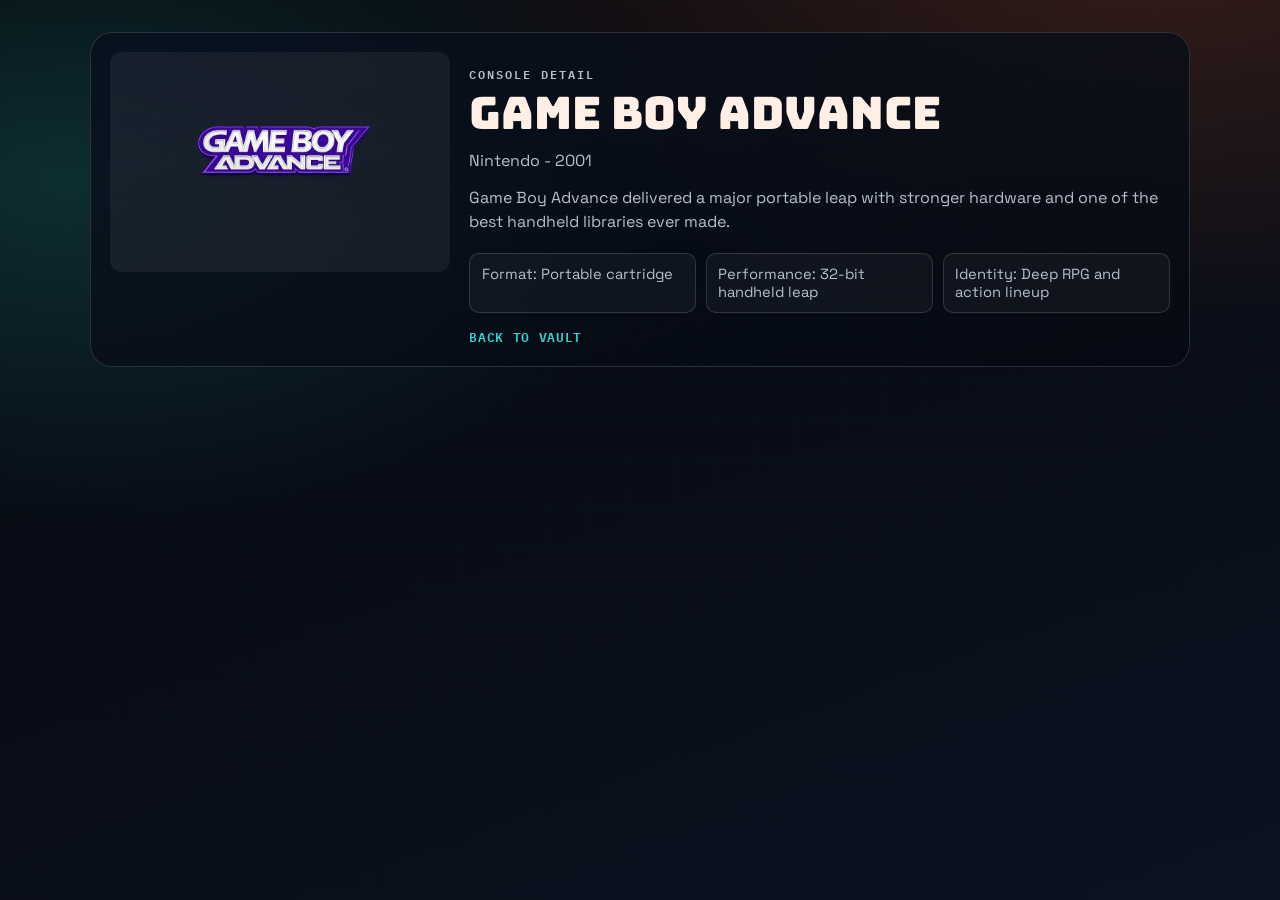
==== consoles/gameboy-advance.html @ 60bb1362 "first commit" ====
﻿<!doctype html>
<html lang="en">
<head>
  <meta charset="utf-8" />
  <meta name="viewport" content="width=device-width,initial-scale=1" />
  <title>Game Boy Advance | Retro Arcade Atlas</title>
  <link rel="preconnect" href="https://fonts.googleapis.com">
  <link rel="preconnect" href="https://fonts.gstatic.com" crossorigin>
  <link href="https://fonts.googleapis.com/css2?family=Bungee&family=Space+Grotesk:wght@400;500;700&family=IBM+Plex+Mono:wght@400;600&display=swap" rel="stylesheet">
  <link rel="stylesheet" href="../styles.css">
</head>
<body class="console-page">
  <div class="bg-grid" aria-hidden="true"></div>

  <main class="console-main shell">
    <article class="console-hero">
      <img src="../images/GameBoy Advance.png" alt="Game Boy Advance logo">
      <div class="console-meta">
        <p class="eyebrow">Console Detail</p>
        <h1>Game Boy Advance</h1>
        <p>Nintendo - 2001</p>
        <p>Game Boy Advance delivered a major portable leap with stronger hardware and one of the best handheld libraries ever made.</p>
        <ul class="console-facts">
        <li>Format: Portable cartridge</li>
        <li>Performance: 32-bit handheld leap</li>
        <li>Identity: Deep RPG and action lineup</li>
        </ul>
        <a class="back-link" href="../index.html#vault">Back to Vault</a>
      </div>
    </article>
  </main>
</body>
</html>
---- styles.css ----
﻿:root {
  --bg-0: #05070d;
  --bg-1: #0b1220;
  --ink: #f4f4ec;
  --muted: #b6c0cd;
  --line: rgba(255, 255, 255, 0.14);
  --brand: #00f604;
  --brand-2: #30d5c8;
  --panel: rgba(12, 20, 35, 0.78);
  --panel-soft: rgba(255, 255, 255, 0.04);
  --radius: 18px;
}

* {
  box-sizing: border-box;
}

html,
body {
  min-height: 100%;
}

body {
  margin: 0;
  color: var(--ink);
  font-family: "Space Grotesk", "Segoe UI", sans-serif;
  background:
    radial-gradient(80rem 45rem at 90% -10%, rgba(255, 107, 44, 0.2), transparent 60%),
    radial-gradient(70rem 40rem at 5% 20%, rgba(48, 213, 200, 0.18), transparent 55%),
    linear-gradient(160deg, var(--bg-0), var(--bg-1));
  overflow-x: hidden;
}

body::before {
  content: "";
  position: fixed;
  inset: 0;
  pointer-events: none;
  background: linear-gradient(rgba(255, 255, 255, 0.03) 1px, transparent 1px);
  background-size: 100% 5px;
  mix-blend-mode: soft-light;
  opacity: 0.4;
  z-index: 0;
}

.bg-grid {
  position: fixed;
  inset: 0;
  background-image:
    linear-gradient(rgba(48, 213, 200, 0.1) 1px, transparent 1px),
    linear-gradient(90deg, rgba(48, 213, 200, 0.1) 1px, transparent 1px);
  background-size: 42px 42px;
  mask-image: radial-gradient(circle at 50% 20%, #000 30%, transparent 90%);
  opacity: 0.2;
  z-index: 0;
}

.shell {
  width: min(1100px, calc(100% - 2rem));
  margin-inline: auto;
  position: relative;
  z-index: 1;
}

.site-hero {
  padding: 1rem 0 4rem;
}

.nav {
  display: flex;
  align-items: center;
  justify-content: space-between;
  gap: 1rem;
  padding: 0.8rem 0;
}

.brand-kicker {
  margin: 0;
  font: 600 0.68rem/1 "IBM Plex Mono", monospace;
  text-transform: uppercase;
  letter-spacing: 0.18em;
  color: var(--brand-2);
}

.brand h1 {
  margin: 0.35rem 0 0;
  font: 400 clamp(1.2rem, 2vw, 1.7rem) / 1 "Bungee", cursive;
  color: #ffe5d6;
}

.controls {
  display: flex;
  align-items: center;
  gap: 0.6rem;
}

.controls input,
.controls button {
  border: 1px solid var(--line);
  background: rgba(8, 12, 23, 0.75);
  color: var(--ink);
  border-radius: 999px;
  padding: 0.65rem 1rem;
  font: 500 0.86rem/1 "IBM Plex Mono", monospace;
}

.controls input {
  min-width: 220px;
}

.controls input::placeholder {
  color: color-mix(in srgb, var(--muted), transparent 20%);
}

.controls button {
  cursor: pointer;
  transition: transform 160ms ease, border-color 160ms ease, color 160ms ease;
}

.controls button:hover {
  transform: translateY(-2px);
  border-color: var(--brand-2);
  color: var(--brand-2);
}

.hero-content {
  margin-top: 2.7rem;
  background: linear-gradient(160deg, rgba(8, 16, 30, 0.84), rgba(5, 9, 17, 0.7));
  border: 1px solid rgba(255, 255, 255, 0.15);
  border-radius: calc(var(--radius) + 8px);
  padding: clamp(1.2rem, 4vw, 3rem);
  box-shadow: 0 30px 60px rgba(0, 0, 0, 0.32);
}

.eyebrow {
  margin: 0;
  color: var(--brand);
  font: 600 0.76rem/1 "IBM Plex Mono", monospace;
  letter-spacing: 0.16em;
  text-transform: uppercase;
}

.hero-content h2 {
  margin: 0.8rem 0 0;
  font: 400 clamp(2rem, 6vw, 4.2rem)/1.03 "Bungee", cursive;
  max-width: 18ch;
  color: #fff4ec;
  text-wrap: balance;
}

.hero-content > p {
  margin: 1rem 0 0;
  color: var(--muted);
  max-width: 60ch;
  font-size: clamp(1rem, 1.5vw, 1.1rem);
}

.hero-actions {
  display: flex;
  flex-wrap: wrap;
  gap: 0.8rem;
  margin-top: 1.6rem;
}

.btn {
  display: inline-flex;
  align-items: center;
  justify-content: center;
  min-height: 44px;
  padding: 0.6rem 1.1rem;
  border-radius: 999px;
  text-decoration: none;
  font-weight: 700;
  letter-spacing: 0.02em;
  border: 1px solid transparent;
}

.btn-primary {
  background: linear-gradient(95deg, var(--brand), #ff9f2c);
  color: #1c0e00;
}

.btn-ghost {
  border-color: var(--line);
  color: var(--ink);
  background: rgba(255, 255, 255, 0.04);
}

.stats {
  list-style: none;
  margin: 1.6rem 0 0;
  padding: 0;
  display: flex;
  flex-wrap: wrap;
  gap: 0.8rem;
}

.stats li {
  border: 1px solid var(--line);
  border-radius: 12px;
  padding: 0.7rem 0.85rem;
  background: rgba(255, 255, 255, 0.03);
  font-size: 0.9rem;
}

.stats span {
  font: 600 1rem/1 "IBM Plex Mono", monospace;
  color: var(--brand-2);
  margin-right: 0.35rem;
}

main {
  position: relative;
  z-index: 1;
}

.games-section,
.timeline {
  padding: 2rem 0 3rem;
}

.section-heading h3 {
  margin: 0.4rem 0 0;
  font: 400 clamp(1.6rem, 3.2vw, 2.6rem)/1.1 "Bungee", cursive;
  color: #ffefe5;
}

.grid {
  margin-top: 1.2rem;
  display: grid;
  grid-template-columns: repeat(auto-fit, minmax(220px, 1fr));
  gap: 0.9rem;
}

.card {
  background: linear-gradient(170deg, var(--panel), rgba(7, 11, 21, 0.85));
  border: 1px solid rgba(255, 255, 255, 0.12);
  border-radius: var(--radius);
  overflow: hidden;
  min-height: 240px;
  transition: transform 220ms ease, border-color 220ms ease, box-shadow 220ms ease;
}

.card img {
  width: 100%;
  height: 148px;
  object-fit: contain;
  display: block;
  padding: 1rem;
  background: linear-gradient(180deg, rgba(255, 255, 255, 0.06), rgba(0, 0, 0, 0.05));
}

.card-copy {
  padding: 0.95rem 0.95rem 1.1rem;
}

.card h4 {
  margin: 0;
  font-size: 1rem;
}

.card p {
  margin: 0.4rem 0 0;
  color: var(--muted);
  font-size: 0.9rem;
}

.card:hover {
  transform: translateY(-5px);
  border-color: color-mix(in srgb, var(--brand-2), white 20%);
  box-shadow: 0 20px 38px rgba(0, 0, 0, 0.35);
}

.timeline {
  margin-top: 0.5rem;
}

.era-grid {
  display: grid;
  grid-template-columns: repeat(auto-fit, minmax(220px, 1fr));
  gap: 0.8rem;
  margin-top: 1rem;
}

.era-grid article {
  background: linear-gradient(165deg, rgba(255, 255, 255, 0.06), rgba(255, 255, 255, 0.02));
  border: 1px solid rgba(255, 255, 255, 0.14);
  border-radius: 14px;
  padding: 1rem;
}

.era-year {
  margin: 0;
  color: var(--brand);
  font: 600 0.86rem/1 "IBM Plex Mono", monospace;
}

.era-grid h4 {
  margin: 0.55rem 0 0;
  font-size: 1.06rem;
}

.era-grid p {
  margin: 0.6rem 0 0;
  color: var(--muted);
  line-height: 1.45;
}

.site-footer {
  padding: 1rem 0 2rem;
  color: color-mix(in srgb, var(--muted), white 15%);
  font-size: 0.9rem;
}

.site-footer p {
  margin: 0;
  border-top: 1px solid var(--line);
  padding-top: 1rem;
}

[data-reveal] {
  opacity: 0;
  transform: translateY(14px) scale(0.99);
  transition: opacity 440ms ease, transform 440ms ease;
}

[data-reveal].in-view {
  opacity: 1;
  transform: translateY(0) scale(1);
}

body.mode-shift {
  --brand: #f7d12f;
  --brand-2: #84f8ff;
  --line: rgba(132, 248, 255, 0.35);
  background:
    radial-gradient(74rem 42rem at 90% -10%, rgba(247, 209, 47, 0.22), transparent 58%),
    radial-gradient(60rem 36rem at 8% 20%, rgba(132, 248, 255, 0.2), transparent 52%),
    linear-gradient(165deg, #050709, #0a1624);
}

body.mode-shift .hero-content {
  border-color: rgba(132, 248, 255, 0.35);
  box-shadow: 0 30px 80px rgba(132, 248, 255, 0.12);
}

@media (max-width: 760px) {
  .nav {
    flex-direction: column;
    align-items: stretch;
  }

  .controls {
    width: 100%;
    flex-wrap: wrap;
  }

  .controls input {
    flex: 1;
    min-width: 0;
  }

  .controls button {
    width: 100%;
  }
}

@media (prefers-reduced-motion: reduce) {
  * {
    animation-duration: 0ms !important;
    animation-iteration-count: 1 !important;
    transition-duration: 0ms !important;
    scroll-behavior: auto !important;
  }

  [data-reveal] {
    opacity: 1;
    transform: none;
  }
}
.card-copy {
  display: flex;
  flex-direction: column;
  gap: 0.25rem;
}

.card-link {
  margin-top: 0.45rem;
  display: inline-flex;
  align-items: center;
  width: fit-content;
  padding: 0.35rem 0.7rem;
  border: 1px solid var(--line);
  border-radius: 999px;
  color: var(--ink);
  text-decoration: none;
  font: 600 0.75rem/1 "IBM Plex Mono", monospace;
  letter-spacing: 0.04em;
  text-transform: uppercase;
  transition: transform 160ms ease, border-color 160ms ease, color 160ms ease;
}

.card-link:hover {
  transform: translateY(-2px);
  border-color: var(--brand-2);
  color: var(--brand-2);
}

.console-page .console-main {
  padding: 2rem 0 3rem;
  position: relative;
  z-index: 1;
}

.console-hero {
  display: grid;
  grid-template-columns: minmax(250px, 340px) 1fr;
  gap: 1.2rem;
  padding: 1.2rem;
  border: 1px solid var(--line);
  border-radius: calc(var(--radius) + 4px);
  background: linear-gradient(160deg, rgba(8, 16, 30, 0.84), rgba(5, 9, 17, 0.7));
}

.console-hero img {
  width: 100%;
  height: 220px;
  object-fit: contain;
  border-radius: 12px;
  background: rgba(255, 255, 255, 0.06);
  padding: 1rem;
}

.console-meta h1 {
  margin: 0.4rem 0 0;
  font: 400 clamp(1.6rem, 4vw, 2.8rem)/1.04 "Bungee", cursive;
  color: #ffefe5;
}

.console-meta p {
  margin: 0.8rem 0 0;
  color: var(--muted);
  line-height: 1.5;
}

.console-facts {
  margin: 1.2rem 0 0;
  padding: 0;
  list-style: none;
  display: grid;
  grid-template-columns: repeat(auto-fit, minmax(180px, 1fr));
  gap: 0.6rem;
}

.console-facts li {
  background: var(--panel-soft);
  border: 1px solid var(--line);
  border-radius: 10px;
  padding: 0.7rem;
  color: var(--muted);
  font-size: 0.92rem;
}

.back-link {
  display: inline-flex;
  margin-top: 1.1rem;
  text-decoration: none;
  color: var(--brand-2);
  font: 600 0.82rem/1 "IBM Plex Mono", monospace;
  letter-spacing: 0.05em;
  text-transform: uppercase;
}

@media (max-width: 760px) {
  .console-hero {
    grid-template-columns: 1fr;
  }

  .console-hero img {
    height: 190px;
  }
}
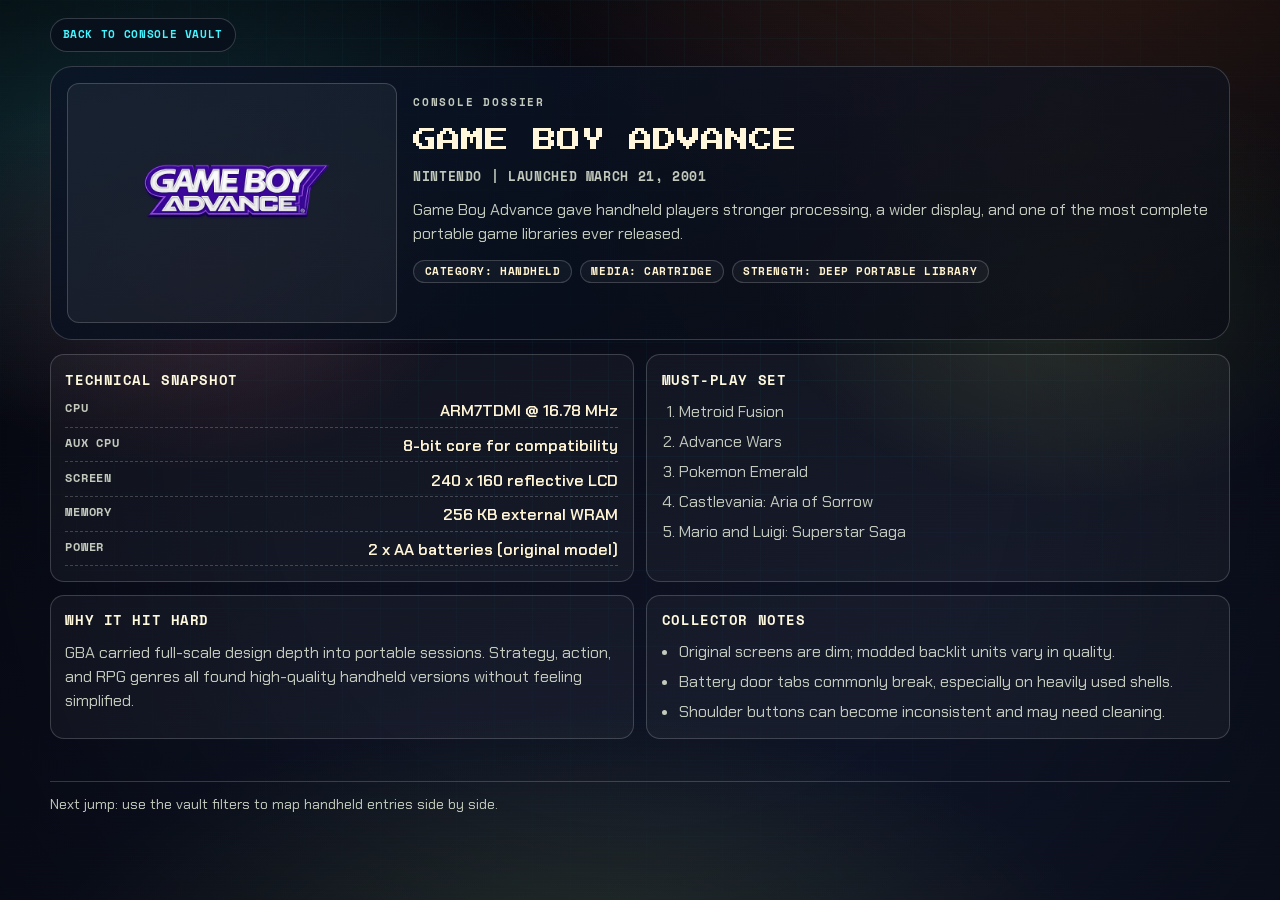
==== commit f5d7c458: "Refactor styles for improved aesthetics and responsiveness - Updated color variables for a fresh loo" ====
--- a/consoles/gameboy-advance.html
+++ b/consoles/gameboy-advance.html
@@ -1,33 +1,79 @@
-﻿<!doctype html>
+<!doctype html>
 <html lang="en">
 <head>
   <meta charset="utf-8" />
   <meta name="viewport" content="width=device-width,initial-scale=1" />
-  <title>Game Boy Advance | Retro Arcade Atlas</title>
+  <title>Game Boy Advance | Pixel Panic HQ</title>
   <link rel="preconnect" href="https://fonts.googleapis.com">
   <link rel="preconnect" href="https://fonts.gstatic.com" crossorigin>
-  <link href="https://fonts.googleapis.com/css2?family=Bungee&family=Space+Grotesk:wght@400;500;700&family=IBM+Plex+Mono:wght@400;600&display=swap" rel="stylesheet">
+  <link href="https://fonts.googleapis.com/css2?family=Press+Start+2P&family=Chakra+Petch:wght@400;500;600;700&family=Space+Mono:wght@400;700&display=swap" rel="stylesheet">
   <link rel="stylesheet" href="../styles.css">
 </head>
 <body class="console-page">
   <div class="bg-grid" aria-hidden="true"></div>
+  <div class="bg-glow" aria-hidden="true"></div>
+
+  <header class="console-back shell">
+    <a class="back-link" href="../index.html#vault">Back to Console Vault</a>
+  </header>
 
   <main class="console-main shell">
-    <article class="console-hero">
-      <img src="../images/GameBoy Advance.png" alt="Game Boy Advance logo">
-      <div class="console-meta">
-        <p class="eyebrow">Console Detail</p>
+    <article class="console-banner">
+      <img src="../images/GameBoy Advance.png" alt="Nintendo Game Boy Advance handheld console">
+      <div class="console-head">
+        <p class="eyebrow">Console Dossier</p>
         <h1>Game Boy Advance</h1>
-        <p>Nintendo - 2001</p>
-        <p>Game Boy Advance delivered a major portable leap with stronger hardware and one of the best handheld libraries ever made.</p>
-        <ul class="console-facts">
-        <li>Format: Portable cartridge</li>
-        <li>Performance: 32-bit handheld leap</li>
-        <li>Identity: Deep RPG and action lineup</li>
+        <p class="console-subline">Nintendo | Launched March 21, 2001</p>
+        <p>Game Boy Advance gave handheld players stronger processing, a wider display, and one of the most complete portable game libraries ever released.</p>
+        <ul class="chip-list">
+          <li>Category: Handheld</li>
+          <li>Media: Cartridge</li>
+          <li>Strength: Deep portable library</li>
         </ul>
-        <a class="back-link" href="../index.html#vault">Back to Vault</a>
       </div>
     </article>
+
+    <section class="console-grid">
+      <article class="console-panel">
+        <h2>Technical Snapshot</h2>
+        <dl class="spec-list">
+          <div><dt>CPU</dt><dd>ARM7TDMI @ 16.78 MHz</dd></div>
+          <div><dt>Aux CPU</dt><dd>8-bit core for compatibility</dd></div>
+          <div><dt>Screen</dt><dd>240 x 160 reflective LCD</dd></div>
+          <div><dt>Memory</dt><dd>256 KB external WRAM</dd></div>
+          <div><dt>Power</dt><dd>2 x AA batteries (original model)</dd></div>
+        </dl>
+      </article>
+
+      <article class="console-panel">
+        <h2>Must-Play Set</h2>
+        <ol class="game-list">
+          <li>Metroid Fusion</li>
+          <li>Advance Wars</li>
+          <li>Pokemon Emerald</li>
+          <li>Castlevania: Aria of Sorrow</li>
+          <li>Mario and Luigi: Superstar Saga</li>
+        </ol>
+      </article>
+
+      <article class="console-panel">
+        <h2>Why It Hit Hard</h2>
+        <p>GBA carried full-scale design depth into portable sessions. Strategy, action, and RPG genres all found high-quality handheld versions without feeling simplified.</p>
+      </article>
+
+      <article class="console-panel">
+        <h2>Collector Notes</h2>
+        <ul class="check-list">
+          <li>Original screens are dim; modded backlit units vary in quality.</li>
+          <li>Battery door tabs commonly break, especially on heavily used shells.</li>
+          <li>Shoulder buttons can become inconsistent and may need cleaning.</li>
+        </ul>
+      </article>
+    </section>
   </main>
+
+  <footer class="console-footer shell">
+    <p>Next jump: use the vault filters to map handheld entries side by side.</p>
+  </footer>
 </body>
-</html>
+</html>
--- a/styles.css
+++ b/styles.css
@@ -1,14 +1,17 @@
-﻿:root {
-  --bg-0: #05070d;
-  --bg-1: #0b1220;
-  --ink: #f4f4ec;
-  --muted: #b6c0cd;
-  --line: rgba(255, 255, 255, 0.14);
-  --brand: #00f604;
-  --brand-2: #30d5c8;
-  --panel: rgba(12, 20, 35, 0.78);
-  --panel-soft: rgba(255, 255, 255, 0.04);
+:root {
+  --bg-0: #05060d;
+  --bg-1: #11172b;
+  --ink: #fef8dd;
+  --ink-dim: #c3cabd;
+  --cyan: #44f5ff;
+  --orange: #ff7b2c;
+  --lime: #d4ff50;
+  --rose: #ff4a6f;
+  --line: rgba(255, 255, 255, 0.18);
+  --panel: rgba(9, 14, 27, 0.8);
+  --panel-soft: rgba(255, 255, 255, 0.05);
   --radius: 18px;
+  --shadow: 0 24px 60px rgba(0, 0, 0, 0.38);
 }
 
 * {
@@ -20,14 +23,19 @@
   min-height: 100%;
 }
 
+html {
+  scroll-behavior: smooth;
+}
+
 body {
   margin: 0;
+  font-family: "Chakra Petch", "Segoe UI", sans-serif;
   color: var(--ink);
-  font-family: "Space Grotesk", "Segoe UI", sans-serif;
   background:
-    radial-gradient(80rem 45rem at 90% -10%, rgba(255, 107, 44, 0.2), transparent 60%),
-    radial-gradient(70rem 40rem at 5% 20%, rgba(48, 213, 200, 0.18), transparent 55%),
-    linear-gradient(160deg, var(--bg-0), var(--bg-1));
+    radial-gradient(72rem 40rem at 88% -12%, rgba(255, 123, 44, 0.23), transparent 58%),
+    radial-gradient(65rem 36rem at 4% 14%, rgba(68, 245, 255, 0.18), transparent 52%),
+    radial-gradient(55rem 28rem at 45% 110%, rgba(212, 255, 80, 0.13), transparent 62%),
+    linear-gradient(165deg, var(--bg-0), var(--bg-1));
   overflow-x: hidden;
 }
 
@@ -36,292 +44,654 @@
   position: fixed;
   inset: 0;
   pointer-events: none;
-  background: linear-gradient(rgba(255, 255, 255, 0.03) 1px, transparent 1px);
-  background-size: 100% 5px;
+  background: repeating-linear-gradient(
+    to bottom,
+    rgba(255, 255, 255, 0.04),
+    rgba(255, 255, 255, 0.04) 1px,
+    transparent 1px,
+    transparent 4px
+  );
   mix-blend-mode: soft-light;
-  opacity: 0.4;
+  opacity: 0.32;
   z-index: 0;
 }
 
-.bg-grid {
+body::after {
+  content: "";
   position: fixed;
   inset: 0;
+  pointer-events: none;
+  background: radial-gradient(circle at center, transparent 48%, rgba(0, 0, 0, 0.4));
+  z-index: 0;
+}
+
+.bg-grid,
+.bg-glow {
+  position: fixed;
+  inset: 0;
+  pointer-events: none;
+  z-index: 0;
+}
+
+.bg-grid {
   background-image:
-    linear-gradient(rgba(48, 213, 200, 0.1) 1px, transparent 1px),
-    linear-gradient(90deg, rgba(48, 213, 200, 0.1) 1px, transparent 1px);
-  background-size: 42px 42px;
-  mask-image: radial-gradient(circle at 50% 20%, #000 30%, transparent 90%);
-  opacity: 0.2;
-  z-index: 0;
+    linear-gradient(rgba(68, 245, 255, 0.12) 1px, transparent 1px),
+    linear-gradient(90deg, rgba(68, 245, 255, 0.12) 1px, transparent 1px);
+  background-size: 38px 38px;
+  mask-image: radial-gradient(circle at 50% 20%, #000 32%, transparent 86%);
+  opacity: 0.24;
+}
+
+.bg-glow {
+  background:
+    radial-gradient(26rem 18rem at 15% 30%, rgba(255, 74, 111, 0.16), transparent 70%),
+    radial-gradient(28rem 20rem at 84% 32%, rgba(212, 255, 80, 0.12), transparent 68%);
+}
+
+a {
+  color: inherit;
 }
 
 .shell {
-  width: min(1100px, calc(100% - 2rem));
+  width: min(1180px, calc(100% - 2rem));
   margin-inline: auto;
   position: relative;
-  z-index: 1;
+  z-index: 2;
 }
 
 .site-hero {
-  padding: 1rem 0 4rem;
-}
-
-.nav {
+  padding: 0.85rem 0 2.4rem;
+}
+
+.main-nav {
+  position: sticky;
+  top: 0.65rem;
   display: flex;
   align-items: center;
   justify-content: space-between;
   gap: 1rem;
-  padding: 0.8rem 0;
+  padding: 0.75rem 0.95rem;
+  border: 1px solid var(--line);
+  border-radius: 14px;
+  background: rgba(7, 10, 20, 0.78);
+  backdrop-filter: blur(10px);
+  box-shadow: 0 12px 24px rgba(0, 0, 0, 0.24);
+}
+
+.brand {
+  display: grid;
+  gap: 0.35rem;
+  text-decoration: none;
 }
 
 .brand-kicker {
-  margin: 0;
-  font: 600 0.68rem/1 "IBM Plex Mono", monospace;
-  text-transform: uppercase;
-  letter-spacing: 0.18em;
-  color: var(--brand-2);
-}
-
-.brand h1 {
-  margin: 0.35rem 0 0;
-  font: 400 clamp(1.2rem, 2vw, 1.7rem) / 1 "Bungee", cursive;
-  color: #ffe5d6;
-}
-
-.controls {
-  display: flex;
+  font: 700 0.61rem/1 "Space Mono", monospace;
+  letter-spacing: 0.2em;
+  text-transform: uppercase;
+  color: var(--cyan);
+}
+
+.brand-title {
+  font: 400 clamp(0.72rem, 0.95vw, 0.9rem)/1.25 "Press Start 2P", monospace;
+  text-transform: uppercase;
+  color: #fff5db;
+}
+
+.site-links {
+  display: inline-flex;
   align-items: center;
-  gap: 0.6rem;
-}
-
-.controls input,
-.controls button {
-  border: 1px solid var(--line);
-  background: rgba(8, 12, 23, 0.75);
+  gap: 0.45rem;
+  flex-wrap: wrap;
+  justify-content: center;
+}
+
+.nav-link {
+  display: inline-flex;
+  align-items: center;
+  min-height: 34px;
+  padding: 0.35rem 0.72rem;
+  border-radius: 999px;
+  border: 1px solid var(--line);
+  text-decoration: none;
+  color: var(--ink-dim);
+  font: 700 0.66rem/1 "Space Mono", monospace;
+  letter-spacing: 0.08em;
+  text-transform: uppercase;
+  transition: border-color 180ms ease, color 180ms ease, background-color 180ms ease;
+}
+
+.nav-link:hover,
+.nav-link.active {
+  border-color: var(--cyan);
   color: var(--ink);
+  background: rgba(68, 245, 255, 0.15);
+}
+
+.mode-toggle {
+  border: 1px solid var(--line);
   border-radius: 999px;
-  padding: 0.65rem 1rem;
-  font: 500 0.86rem/1 "IBM Plex Mono", monospace;
-}
-
-.controls input {
-  min-width: 220px;
-}
-
-.controls input::placeholder {
-  color: color-mix(in srgb, var(--muted), transparent 20%);
-}
-
-.controls button {
+  padding: 0.55rem 0.9rem;
+  min-height: 38px;
+  background: linear-gradient(110deg, rgba(255, 123, 44, 0.22), rgba(68, 245, 255, 0.17));
+  color: var(--ink);
+  font: 700 0.69rem/1 "Space Mono", monospace;
+  letter-spacing: 0.05em;
+  text-transform: uppercase;
   cursor: pointer;
-  transition: transform 160ms ease, border-color 160ms ease, color 160ms ease;
-}
-
-.controls button:hover {
+  transition: transform 160ms ease, border-color 160ms ease;
+}
+
+.mode-toggle:hover {
   transform: translateY(-2px);
-  border-color: var(--brand-2);
-  color: var(--brand-2);
-}
-
-.hero-content {
-  margin-top: 2.7rem;
-  background: linear-gradient(160deg, rgba(8, 16, 30, 0.84), rgba(5, 9, 17, 0.7));
-  border: 1px solid rgba(255, 255, 255, 0.15);
+  border-color: var(--cyan);
+}
+
+.hero-shell {
+  margin-top: 1.4rem;
+  border: 1px solid rgba(255, 255, 255, 0.2);
   border-radius: calc(var(--radius) + 8px);
-  padding: clamp(1.2rem, 4vw, 3rem);
-  box-shadow: 0 30px 60px rgba(0, 0, 0, 0.32);
+  padding: clamp(1.1rem, 3.4vw, 2.4rem);
+  background:
+    linear-gradient(148deg, rgba(17, 28, 48, 0.82), rgba(5, 10, 21, 0.75)),
+    radial-gradient(circle at 8% 15%, rgba(68, 245, 255, 0.14), transparent 42%);
+  box-shadow: var(--shadow);
+  position: relative;
+  overflow: hidden;
+}
+
+.hero-shell::after {
+  content: "";
+  position: absolute;
+  width: 280px;
+  height: 280px;
+  right: -140px;
+  top: -130px;
+  border-radius: 50%;
+  background: radial-gradient(circle, rgba(255, 123, 44, 0.32), rgba(255, 123, 44, 0));
 }
 
 .eyebrow {
   margin: 0;
-  color: var(--brand);
-  font: 600 0.76rem/1 "IBM Plex Mono", monospace;
+  font: 700 0.7rem/1 "Space Mono", monospace;
   letter-spacing: 0.16em;
   text-transform: uppercase;
-}
-
-.hero-content h2 {
-  margin: 0.8rem 0 0;
-  font: 400 clamp(2rem, 6vw, 4.2rem)/1.03 "Bungee", cursive;
+  color: var(--lime);
+}
+
+.hero-shell h1 {
+  margin: 0.9rem 0 0;
   max-width: 18ch;
-  color: #fff4ec;
+  font: 400 clamp(1.35rem, 3vw, 2.35rem)/1.3 "Press Start 2P", monospace;
+  letter-spacing: 0.03em;
+  text-transform: uppercase;
   text-wrap: balance;
 }
 
-.hero-content > p {
+.hero-shell > p {
   margin: 1rem 0 0;
-  color: var(--muted);
-  max-width: 60ch;
-  font-size: clamp(1rem, 1.5vw, 1.1rem);
+  max-width: 68ch;
+  color: var(--ink-dim);
+  font-size: 1.02rem;
 }
 
 .hero-actions {
+  margin-top: 1.3rem;
   display: flex;
   flex-wrap: wrap;
-  gap: 0.8rem;
-  margin-top: 1.6rem;
+  gap: 0.65rem;
 }
 
 .btn {
   display: inline-flex;
   align-items: center;
   justify-content: center;
-  min-height: 44px;
-  padding: 0.6rem 1.1rem;
+  min-height: 42px;
+  padding: 0.55rem 1rem;
+  border-radius: 999px;
+  border: 1px solid transparent;
+  text-decoration: none;
+  font: 700 0.75rem/1 "Space Mono", monospace;
+  letter-spacing: 0.05em;
+  text-transform: uppercase;
+}
+
+.btn-primary {
+  background: linear-gradient(105deg, var(--orange), #ffc13d);
+  color: #271300;
+}
+
+.btn-ghost {
+  border-color: var(--line);
+  background: rgba(255, 255, 255, 0.06);
+  color: var(--ink);
+}
+
+.hero-stats {
+  list-style: none;
+  margin: 1.4rem 0 0;
+  padding: 0;
+  display: grid;
+  grid-template-columns: repeat(auto-fit, minmax(170px, 1fr));
+  gap: 0.6rem;
+}
+
+.hero-stats li {
+  border: 1px solid var(--line);
+  border-radius: 12px;
+  padding: 0.65rem 0.75rem;
+  background: rgba(255, 255, 255, 0.04);
+  font-size: 0.92rem;
+}
+
+.hero-stats span {
+  margin-right: 0.3rem;
+  color: var(--cyan);
+  font: 700 0.95rem/1 "Space Mono", monospace;
+}
+
+.hero-ticker {
+  margin: 1.1rem 0 0;
+  border: 1px dashed rgba(255, 255, 255, 0.24);
+  border-radius: 10px;
+  padding: 0.58rem 0.7rem;
+  font: 700 0.76rem/1.5 "Space Mono", monospace;
+  text-transform: uppercase;
+  letter-spacing: 0.07em;
+  color: #ffeec8;
+  animation: tickerPulse 3.8s linear infinite;
+}
+
+@keyframes tickerPulse {
+  0% {
+    border-color: rgba(255, 255, 255, 0.2);
+  }
+
+  50% {
+    border-color: rgba(68, 245, 255, 0.55);
+  }
+
+  100% {
+    border-color: rgba(255, 255, 255, 0.2);
+  }
+}
+
+.section-block {
+  padding: 2.3rem 0;
+}
+
+.section-heading h2 {
+  margin: 0.55rem 0 0;
+  font: 400 clamp(1rem, 1.9vw, 1.5rem)/1.35 "Press Start 2P", monospace;
+  text-transform: uppercase;
+  color: #fff4d7;
+}
+
+.quick-index-grid {
+  margin-top: 1rem;
+  display: grid;
+  grid-template-columns: repeat(auto-fit, minmax(220px, 1fr));
+  gap: 0.75rem;
+}
+
+.quick-index-grid a {
+  display: grid;
+  gap: 0.5rem;
+  text-decoration: none;
+  border: 1px solid var(--line);
+  border-radius: 14px;
+  padding: 0.9rem;
+  background: rgba(255, 255, 255, 0.04);
+  transition: transform 180ms ease, border-color 180ms ease, background-color 180ms ease;
+}
+
+.quick-index-grid a:hover {
+  transform: translateY(-3px);
+  border-color: var(--cyan);
+  background: rgba(68, 245, 255, 0.1);
+}
+
+.quick-index-grid strong {
+  font: 700 0.86rem/1.3 "Space Mono", monospace;
+  letter-spacing: 0.03em;
+  text-transform: uppercase;
+}
+
+.quick-index-grid span {
+  color: var(--ink-dim);
+  font-size: 0.95rem;
+  line-height: 1.45;
+}
+
+.filter-panel {
+  margin-top: 1rem;
+  display: grid;
+  gap: 0.6rem;
+  grid-template-columns: repeat(auto-fit, minmax(150px, 1fr));
+  align-items: end;
+}
+
+.field {
+  display: grid;
+  gap: 0.38rem;
+}
+
+.field span {
+  font: 700 0.68rem/1 "Space Mono", monospace;
+  letter-spacing: 0.1em;
+  text-transform: uppercase;
+  color: var(--ink-dim);
+}
+
+.field input,
+.field select,
+.dice-btn {
+  width: 100%;
+  min-height: 40px;
+  border-radius: 10px;
+  border: 1px solid var(--line);
+  background: rgba(6, 11, 21, 0.86);
+  color: var(--ink);
+  font: 600 0.88rem/1 "Chakra Petch", sans-serif;
+  padding: 0.55rem 0.7rem;
+}
+
+.field input::placeholder {
+  color: color-mix(in srgb, var(--ink-dim), transparent 25%);
+}
+
+.dice-btn {
+  cursor: pointer;
+  font: 700 0.74rem/1 "Space Mono", monospace;
+  letter-spacing: 0.05em;
+  text-transform: uppercase;
+  background: linear-gradient(115deg, rgba(255, 123, 44, 0.24), rgba(255, 74, 111, 0.22));
+  transition: transform 150ms ease, border-color 150ms ease;
+}
+
+.dice-btn:hover {
+  transform: translateY(-2px);
+  border-color: var(--orange);
+}
+
+.result-count,
+.empty-state {
+  margin: 0.85rem 0 0;
+  font: 700 0.78rem/1 "Space Mono", monospace;
+  letter-spacing: 0.05em;
+  text-transform: uppercase;
+}
+
+.result-count {
+  color: var(--cyan);
+}
+
+.empty-state {
+  color: var(--rose);
+}
+
+.vault-grid {
+  margin-top: 1rem;
+  display: grid;
+  gap: 0.85rem;
+  grid-template-columns: repeat(auto-fit, minmax(250px, 1fr));
+}
+
+.console-card {
+  background:
+    linear-gradient(170deg, var(--panel), rgba(7, 10, 18, 0.86)),
+    radial-gradient(circle at 82% 18%, rgba(255, 123, 44, 0.14), transparent 56%);
+  border: 1px solid rgba(255, 255, 255, 0.16);
+  border-radius: var(--radius);
+  overflow: hidden;
+  display: flex;
+  flex-direction: column;
+  transition: transform 200ms ease, box-shadow 200ms ease, border-color 200ms ease;
+}
+
+.console-card:hover {
+  transform: translateY(-6px) rotate(-0.6deg);
+  border-color: color-mix(in srgb, var(--cyan), white 14%);
+  box-shadow: 0 20px 42px rgba(0, 0, 0, 0.42);
+}
+
+.console-card img {
+  width: 100%;
+  height: 170px;
+  object-fit: contain;
+  background:
+    linear-gradient(185deg, rgba(255, 255, 255, 0.06), rgba(0, 0, 0, 0.08)),
+    repeating-linear-gradient(45deg, rgba(255, 255, 255, 0.04), rgba(255, 255, 255, 0.04) 8px, transparent 8px, transparent 16px);
+  padding: 0.8rem;
+}
+
+.card-body {
+  padding: 0.88rem 0.9rem 1rem;
+  display: flex;
+  flex-direction: column;
+  gap: 0.55rem;
+  flex: 1;
+}
+
+.card-body h3 {
+  margin: 0;
+  font-size: 1.06rem;
+  line-height: 1.3;
+}
+
+.card-sub {
+  margin: 0;
+  color: var(--cyan);
+  font: 700 0.76rem/1.35 "Space Mono", monospace;
+  text-transform: uppercase;
+  letter-spacing: 0.04em;
+}
+
+.card-body > p {
+  margin: 0;
+  color: var(--ink-dim);
+  line-height: 1.45;
+}
+
+.mini-specs {
+  margin: 0.15rem 0 0;
+  padding: 0;
+  list-style: none;
+  display: grid;
+  grid-template-columns: repeat(3, minmax(0, 1fr));
+  gap: 0.45rem;
+}
+
+.mini-specs li {
+  border: 1px solid var(--line);
+  border-radius: 9px;
+  background: var(--panel-soft);
+  padding: 0.45rem;
+  display: grid;
+  gap: 0.24rem;
+}
+
+.mini-specs span {
+  color: var(--ink-dim);
+  font: 700 0.56rem/1 "Space Mono", monospace;
+  letter-spacing: 0.08em;
+  text-transform: uppercase;
+}
+
+.mini-specs strong {
+  font-size: 0.75rem;
+  color: #fff7dc;
+}
+
+.dossier-link {
+  margin-top: auto;
+  display: inline-flex;
+  align-items: center;
+  width: fit-content;
+  min-height: 32px;
+  padding: 0.35rem 0.65rem;
   border-radius: 999px;
   text-decoration: none;
-  font-weight: 700;
-  letter-spacing: 0.02em;
-  border: 1px solid transparent;
-}
-
-.btn-primary {
-  background: linear-gradient(95deg, var(--brand), #ff9f2c);
-  color: #1c0e00;
-}
-
-.btn-ghost {
-  border-color: var(--line);
+  border: 1px solid var(--line);
   color: var(--ink);
+  font: 700 0.67rem/1 "Space Mono", monospace;
+  letter-spacing: 0.06em;
+  text-transform: uppercase;
+  transition: border-color 160ms ease, color 160ms ease, transform 160ms ease;
+}
+
+.dossier-link:hover {
+  border-color: var(--lime);
+  color: var(--lime);
+  transform: translateY(-2px);
+}
+
+.console-card.is-spotlight {
+  border-color: var(--lime);
+  box-shadow: 0 0 0 2px rgba(212, 255, 80, 0.18), 0 20px 45px rgba(0, 0, 0, 0.45);
+  animation: spotlightPulse 850ms ease-in-out 2;
+}
+
+@keyframes spotlightPulse {
+  0% {
+    transform: translateY(0) scale(1);
+  }
+
+  50% {
+    transform: translateY(-4px) scale(1.02);
+  }
+
+  100% {
+    transform: translateY(0) scale(1);
+  }
+}
+
+.timeline-track {
+  margin-top: 1rem;
+  display: grid;
+  grid-template-columns: repeat(auto-fit, minmax(180px, 1fr));
+  gap: 0.75rem;
+}
+
+.timeline-stop {
+  position: relative;
+  border: 1px solid var(--line);
+  border-radius: 14px;
+  padding: 0.9rem;
+  background: linear-gradient(160deg, rgba(255, 255, 255, 0.07), rgba(255, 255, 255, 0.03));
+}
+
+.timeline-stop::before {
+  content: "";
+  position: absolute;
+  width: 9px;
+  height: 9px;
+  border-radius: 50%;
+  top: -5px;
+  left: 14px;
+  background: var(--lime);
+  box-shadow: 0 0 0 4px rgba(212, 255, 80, 0.2);
+}
+
+.stamp {
+  margin: 0;
+  font: 700 0.72rem/1 "Space Mono", monospace;
+  letter-spacing: 0.07em;
+  text-transform: uppercase;
+  color: var(--cyan);
+}
+
+.timeline-stop h3 {
+  margin: 0.55rem 0 0;
+  font-size: 1rem;
+}
+
+.timeline-stop p {
+  margin: 0.55rem 0 0;
+  color: var(--ink-dim);
+  line-height: 1.45;
+}
+
+.genre-grid,
+.collector-grid,
+.library-grid {
+  margin-top: 1rem;
+  display: grid;
+  grid-template-columns: repeat(auto-fit, minmax(220px, 1fr));
+  gap: 0.75rem;
+}
+
+.genre-card,
+.collector-grid article,
+.library-grid article {
+  border: 1px solid var(--line);
+  border-radius: 14px;
+  padding: 0.95rem;
   background: rgba(255, 255, 255, 0.04);
 }
 
-.stats {
-  list-style: none;
-  margin: 1.6rem 0 0;
-  padding: 0;
-  display: flex;
-  flex-wrap: wrap;
-  gap: 0.8rem;
-}
-
-.stats li {
-  border: 1px solid var(--line);
-  border-radius: 12px;
-  padding: 0.7rem 0.85rem;
-  background: rgba(255, 255, 255, 0.03);
-  font-size: 0.9rem;
-}
-
-.stats span {
-  font: 600 1rem/1 "IBM Plex Mono", monospace;
-  color: var(--brand-2);
-  margin-right: 0.35rem;
-}
-
-main {
-  position: relative;
-  z-index: 1;
-}
-
-.games-section,
-.timeline {
-  padding: 2rem 0 3rem;
-}
-
-.section-heading h3 {
-  margin: 0.4rem 0 0;
-  font: 400 clamp(1.6rem, 3.2vw, 2.6rem)/1.1 "Bungee", cursive;
-  color: #ffefe5;
-}
-
-.grid {
-  margin-top: 1.2rem;
-  display: grid;
-  grid-template-columns: repeat(auto-fit, minmax(220px, 1fr));
-  gap: 0.9rem;
-}
-
-.card {
-  background: linear-gradient(170deg, var(--panel), rgba(7, 11, 21, 0.85));
-  border: 1px solid rgba(255, 255, 255, 0.12);
-  border-radius: var(--radius);
-  overflow: hidden;
-  min-height: 240px;
-  transition: transform 220ms ease, border-color 220ms ease, box-shadow 220ms ease;
-}
-
-.card img {
-  width: 100%;
-  height: 148px;
-  object-fit: contain;
-  display: block;
-  padding: 1rem;
-  background: linear-gradient(180deg, rgba(255, 255, 255, 0.06), rgba(0, 0, 0, 0.05));
-}
-
-.card-copy {
-  padding: 0.95rem 0.95rem 1.1rem;
-}
-
-.card h4 {
-  margin: 0;
-  font-size: 1rem;
-}
-
-.card p {
-  margin: 0.4rem 0 0;
-  color: var(--muted);
-  font-size: 0.9rem;
-}
-
-.card:hover {
-  transform: translateY(-5px);
-  border-color: color-mix(in srgb, var(--brand-2), white 20%);
-  box-shadow: 0 20px 38px rgba(0, 0, 0, 0.35);
-}
-
-.timeline {
-  margin-top: 0.5rem;
-}
-
-.era-grid {
-  display: grid;
-  grid-template-columns: repeat(auto-fit, minmax(220px, 1fr));
-  gap: 0.8rem;
-  margin-top: 1rem;
-}
-
-.era-grid article {
-  background: linear-gradient(165deg, rgba(255, 255, 255, 0.06), rgba(255, 255, 255, 0.02));
-  border: 1px solid rgba(255, 255, 255, 0.14);
-  border-radius: 14px;
-  padding: 1rem;
-}
-
-.era-year {
-  margin: 0;
-  color: var(--brand);
-  font: 600 0.86rem/1 "IBM Plex Mono", monospace;
-}
-
-.era-grid h4 {
-  margin: 0.55rem 0 0;
-  font-size: 1.06rem;
-}
-
-.era-grid p {
+.genre-card h3,
+.collector-grid h3,
+.library-grid h3 {
+  margin: 0;
+  font-size: 1.02rem;
+}
+
+.genre-card p,
+.collector-grid p,
+.library-grid p {
   margin: 0.6rem 0 0;
-  color: var(--muted);
+  color: var(--ink-dim);
+  line-height: 1.5;
+}
+
+.tag-row {
+  border-top: 1px dashed var(--line);
+  padding-top: 0.52rem;
+  color: #ffeec6;
+  font: 700 0.75rem/1.45 "Space Mono", monospace;
+  text-transform: uppercase;
+  letter-spacing: 0.04em;
+}
+
+.check-list,
+.resource-list {
+  margin: 0.65rem 0 0;
+  padding-left: 1.05rem;
+  color: var(--ink-dim);
+  display: grid;
+  gap: 0.45rem;
   line-height: 1.45;
 }
 
 .site-footer {
-  padding: 1rem 0 2rem;
-  color: color-mix(in srgb, var(--muted), white 15%);
-  font-size: 0.9rem;
+  padding: 0.6rem 0 2rem;
 }
 
 .site-footer p {
   margin: 0;
   border-top: 1px solid var(--line);
-  padding-top: 1rem;
+  padding-top: 0.95rem;
+  color: color-mix(in srgb, var(--ink-dim), white 14%);
+  font-size: 0.92rem;
+}
+
+.footer-signature {
+  margin-top: 0.7rem;
+}
+
+.footer-signature a {
+  color: var(--cyan);
+  text-decoration: none;
+}
+
+.footer-signature a:hover {
+  text-decoration: underline;
 }
 
 [data-reveal] {
   opacity: 0;
-  transform: translateY(14px) scale(0.99);
-  transition: opacity 440ms ease, transform 440ms ease;
+  transform: translateY(16px) scale(0.99);
+  transition: opacity 520ms ease, transform 520ms ease;
 }
 
 [data-reveal].in-view {
@@ -330,38 +700,271 @@
 }
 
 body.mode-shift {
-  --brand: #f7d12f;
-  --brand-2: #84f8ff;
-  --line: rgba(132, 248, 255, 0.35);
+  --cyan: #00ffd3;
+  --orange: #ffd24d;
+  --lime: #87ff63;
+  --rose: #ff8850;
+  --line: rgba(0, 255, 211, 0.38);
+  --panel: rgba(10, 26, 21, 0.82);
   background:
-    radial-gradient(74rem 42rem at 90% -10%, rgba(247, 209, 47, 0.22), transparent 58%),
-    radial-gradient(60rem 36rem at 8% 20%, rgba(132, 248, 255, 0.2), transparent 52%),
-    linear-gradient(165deg, #050709, #0a1624);
-}
-
-body.mode-shift .hero-content {
-  border-color: rgba(132, 248, 255, 0.35);
-  box-shadow: 0 30px 80px rgba(132, 248, 255, 0.12);
-}
-
-@media (max-width: 760px) {
-  .nav {
-    flex-direction: column;
-    align-items: stretch;
-  }
-
-  .controls {
+    radial-gradient(70rem 40rem at 90% -12%, rgba(255, 210, 77, 0.25), transparent 58%),
+    radial-gradient(62rem 34rem at 5% 12%, rgba(0, 255, 211, 0.2), transparent 50%),
+    radial-gradient(42rem 24rem at 46% 118%, rgba(135, 255, 99, 0.14), transparent 60%),
+    linear-gradient(170deg, #03090f, #102420);
+}
+
+body.mode-shift .hero-shell {
+  border-color: rgba(0, 255, 211, 0.42);
+  box-shadow: 0 30px 80px rgba(0, 255, 211, 0.15);
+}
+
+.console-page {
+  min-height: 100vh;
+}
+
+.console-back {
+  padding-top: 1.1rem;
+}
+
+.back-link {
+  display: inline-flex;
+  align-items: center;
+  min-height: 34px;
+  padding: 0.35rem 0.72rem;
+  border-radius: 999px;
+  border: 1px solid var(--line);
+  text-decoration: none;
+  color: var(--cyan);
+  font: 700 0.67rem/1 "Space Mono", monospace;
+  letter-spacing: 0.06em;
+  text-transform: uppercase;
+  background: rgba(8, 15, 27, 0.82);
+}
+
+.back-link:hover {
+  border-color: var(--lime);
+  color: var(--lime);
+}
+
+.console-main {
+  padding: 0.9rem 0 2.6rem;
+}
+
+.console-banner {
+  display: grid;
+  grid-template-columns: minmax(240px, 330px) 1fr;
+  gap: 1rem;
+  border: 1px solid var(--line);
+  border-radius: calc(var(--radius) + 4px);
+  padding: 1rem;
+  background:
+    linear-gradient(160deg, rgba(11, 20, 38, 0.85), rgba(7, 12, 22, 0.78)),
+    radial-gradient(circle at 86% 15%, rgba(255, 123, 44, 0.16), transparent 52%);
+}
+
+.console-banner img {
+  width: 100%;
+  height: 240px;
+  object-fit: contain;
+  border-radius: 12px;
+  border: 1px solid var(--line);
+  background: rgba(255, 255, 255, 0.05);
+  padding: 0.9rem;
+}
+
+.console-head h1 {
+  margin: 0.8rem 0 0;
+  font: 400 clamp(1rem, 2.2vw, 1.5rem)/1.35 "Press Start 2P", monospace;
+  text-transform: uppercase;
+  color: #fff6dc;
+}
+
+.console-subline {
+  margin: 0.75rem 0 0;
+  font: 700 0.8rem/1.35 "Space Mono", monospace;
+  text-transform: uppercase;
+  letter-spacing: 0.05em;
+  color: var(--cyan);
+}
+
+.console-head > p {
+  margin: 0.7rem 0 0;
+  color: var(--ink-dim);
+  line-height: 1.5;
+}
+
+.chip-list {
+  margin: 0.9rem 0 0;
+  padding: 0;
+  list-style: none;
+  display: flex;
+  flex-wrap: wrap;
+  gap: 0.5rem;
+}
+
+.chip-list li {
+  border: 1px solid var(--line);
+  border-radius: 999px;
+  padding: 0.32rem 0.66rem;
+  font: 700 0.68rem/1 "Space Mono", monospace;
+  text-transform: uppercase;
+  letter-spacing: 0.05em;
+  color: #fff3cf;
+  background: rgba(255, 255, 255, 0.04);
+}
+
+.console-grid {
+  margin-top: 0.9rem;
+  display: grid;
+  grid-template-columns: repeat(2, minmax(0, 1fr));
+  gap: 0.8rem;
+}
+
+.console-panel {
+  border: 1px solid var(--line);
+  border-radius: 14px;
+  padding: 0.9rem;
+  background: rgba(255, 255, 255, 0.04);
+}
+
+.console-panel h2 {
+  margin: 0;
+  font: 700 0.9rem/1.35 "Space Mono", monospace;
+  letter-spacing: 0.04em;
+  text-transform: uppercase;
+}
+
+.spec-list {
+  margin: 0.7rem 0 0;
+  display: grid;
+  gap: 0.45rem;
+}
+
+.spec-list div {
+  display: flex;
+  justify-content: space-between;
+  gap: 0.8rem;
+  border-bottom: 1px dashed rgba(255, 255, 255, 0.2);
+  padding-bottom: 0.34rem;
+}
+
+.spec-list dt {
+  margin: 0;
+  font: 700 0.74rem/1.4 "Space Mono", monospace;
+  text-transform: uppercase;
+  letter-spacing: 0.06em;
+  color: var(--ink-dim);
+}
+
+.spec-list dd {
+  margin: 0;
+  text-align: right;
+  font-weight: 600;
+  color: #fff4d4;
+}
+
+.game-list {
+  margin: 0.68rem 0 0;
+  padding-left: 1.05rem;
+  color: var(--ink-dim);
+  display: grid;
+  gap: 0.42rem;
+}
+
+.game-list li {
+  line-height: 1.45;
+}
+
+.console-panel p {
+  margin: 0.7rem 0 0;
+  color: var(--ink-dim);
+  line-height: 1.5;
+}
+
+.console-footer {
+  padding-bottom: 1.7rem;
+}
+
+.console-footer p {
+  margin: 0;
+  border-top: 1px solid var(--line);
+  padding-top: 0.85rem;
+  color: var(--ink-dim);
+  font-size: 0.9rem;
+}
+
+#vault,
+#timeline,
+#genres,
+#collectors,
+#library {
+  scroll-margin-top: 4.2rem;
+}
+
+@media (max-width: 1024px) {
+  .main-nav {
+    flex-wrap: wrap;
+  }
+
+  .site-links {
     width: 100%;
-    flex-wrap: wrap;
-  }
-
-  .controls input {
-    flex: 1;
-    min-width: 0;
-  }
-
-  .controls button {
+    justify-content: flex-start;
+  }
+
+  .mode-toggle {
     width: 100%;
+  }
+}
+
+@media (max-width: 860px) {
+  .hero-shell h1 {
+    max-width: 100%;
+    line-height: 1.45;
+  }
+
+  .console-grid {
+    grid-template-columns: 1fr;
+  }
+
+  .console-banner {
+    grid-template-columns: 1fr;
+  }
+
+  .console-banner img {
+    height: 220px;
+  }
+}
+
+@media (max-width: 640px) {
+  .shell {
+    width: min(1180px, calc(100% - 1.2rem));
+  }
+
+  .site-links {
+    gap: 0.35rem;
+  }
+
+  .nav-link {
+    font-size: 0.6rem;
+    padding-inline: 0.58rem;
+  }
+
+  .hero-shell h1 {
+    font-size: 1.2rem;
+  }
+
+  .hero-shell > p {
+    font-size: 0.95rem;
+  }
+
+  .mini-specs {
+    grid-template-columns: 1fr;
+  }
+
+  .hero-ticker,
+  .result-count,
+  .empty-state {
+    letter-spacing: 0.03em;
   }
 }
 
@@ -377,106 +980,4 @@
     opacity: 1;
     transform: none;
   }
-}
-.card-copy {
-  display: flex;
-  flex-direction: column;
-  gap: 0.25rem;
-}
-
-.card-link {
-  margin-top: 0.45rem;
-  display: inline-flex;
-  align-items: center;
-  width: fit-content;
-  padding: 0.35rem 0.7rem;
-  border: 1px solid var(--line);
-  border-radius: 999px;
-  color: var(--ink);
-  text-decoration: none;
-  font: 600 0.75rem/1 "IBM Plex Mono", monospace;
-  letter-spacing: 0.04em;
-  text-transform: uppercase;
-  transition: transform 160ms ease, border-color 160ms ease, color 160ms ease;
-}
-
-.card-link:hover {
-  transform: translateY(-2px);
-  border-color: var(--brand-2);
-  color: var(--brand-2);
-}
-
-.console-page .console-main {
-  padding: 2rem 0 3rem;
-  position: relative;
-  z-index: 1;
-}
-
-.console-hero {
-  display: grid;
-  grid-template-columns: minmax(250px, 340px) 1fr;
-  gap: 1.2rem;
-  padding: 1.2rem;
-  border: 1px solid var(--line);
-  border-radius: calc(var(--radius) + 4px);
-  background: linear-gradient(160deg, rgba(8, 16, 30, 0.84), rgba(5, 9, 17, 0.7));
-}
-
-.console-hero img {
-  width: 100%;
-  height: 220px;
-  object-fit: contain;
-  border-radius: 12px;
-  background: rgba(255, 255, 255, 0.06);
-  padding: 1rem;
-}
-
-.console-meta h1 {
-  margin: 0.4rem 0 0;
-  font: 400 clamp(1.6rem, 4vw, 2.8rem)/1.04 "Bungee", cursive;
-  color: #ffefe5;
-}
-
-.console-meta p {
-  margin: 0.8rem 0 0;
-  color: var(--muted);
-  line-height: 1.5;
-}
-
-.console-facts {
-  margin: 1.2rem 0 0;
-  padding: 0;
-  list-style: none;
-  display: grid;
-  grid-template-columns: repeat(auto-fit, minmax(180px, 1fr));
-  gap: 0.6rem;
-}
-
-.console-facts li {
-  background: var(--panel-soft);
-  border: 1px solid var(--line);
-  border-radius: 10px;
-  padding: 0.7rem;
-  color: var(--muted);
-  font-size: 0.92rem;
-}
-
-.back-link {
-  display: inline-flex;
-  margin-top: 1.1rem;
-  text-decoration: none;
-  color: var(--brand-2);
-  font: 600 0.82rem/1 "IBM Plex Mono", monospace;
-  letter-spacing: 0.05em;
-  text-transform: uppercase;
-}
-
-@media (max-width: 760px) {
-  .console-hero {
-    grid-template-columns: 1fr;
-  }
-
-  .console-hero img {
-    height: 190px;
-  }
-}
+}
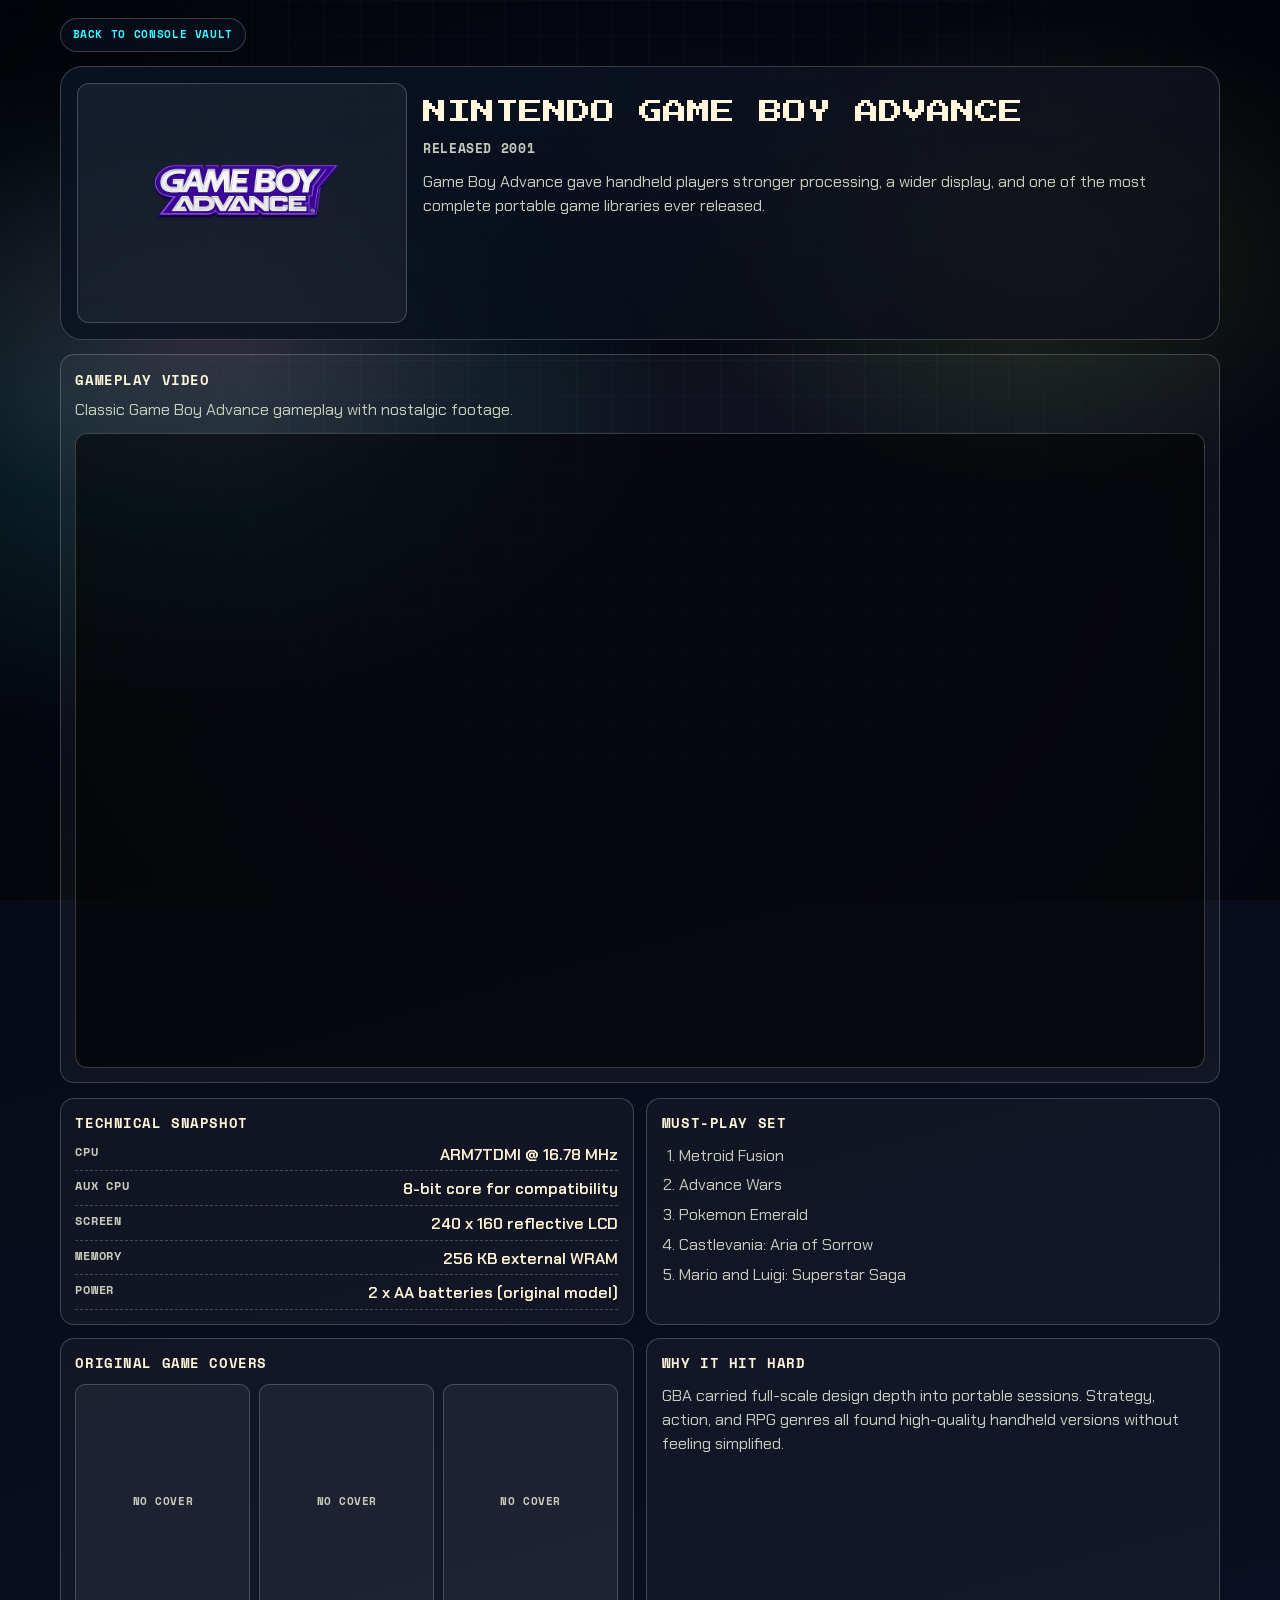
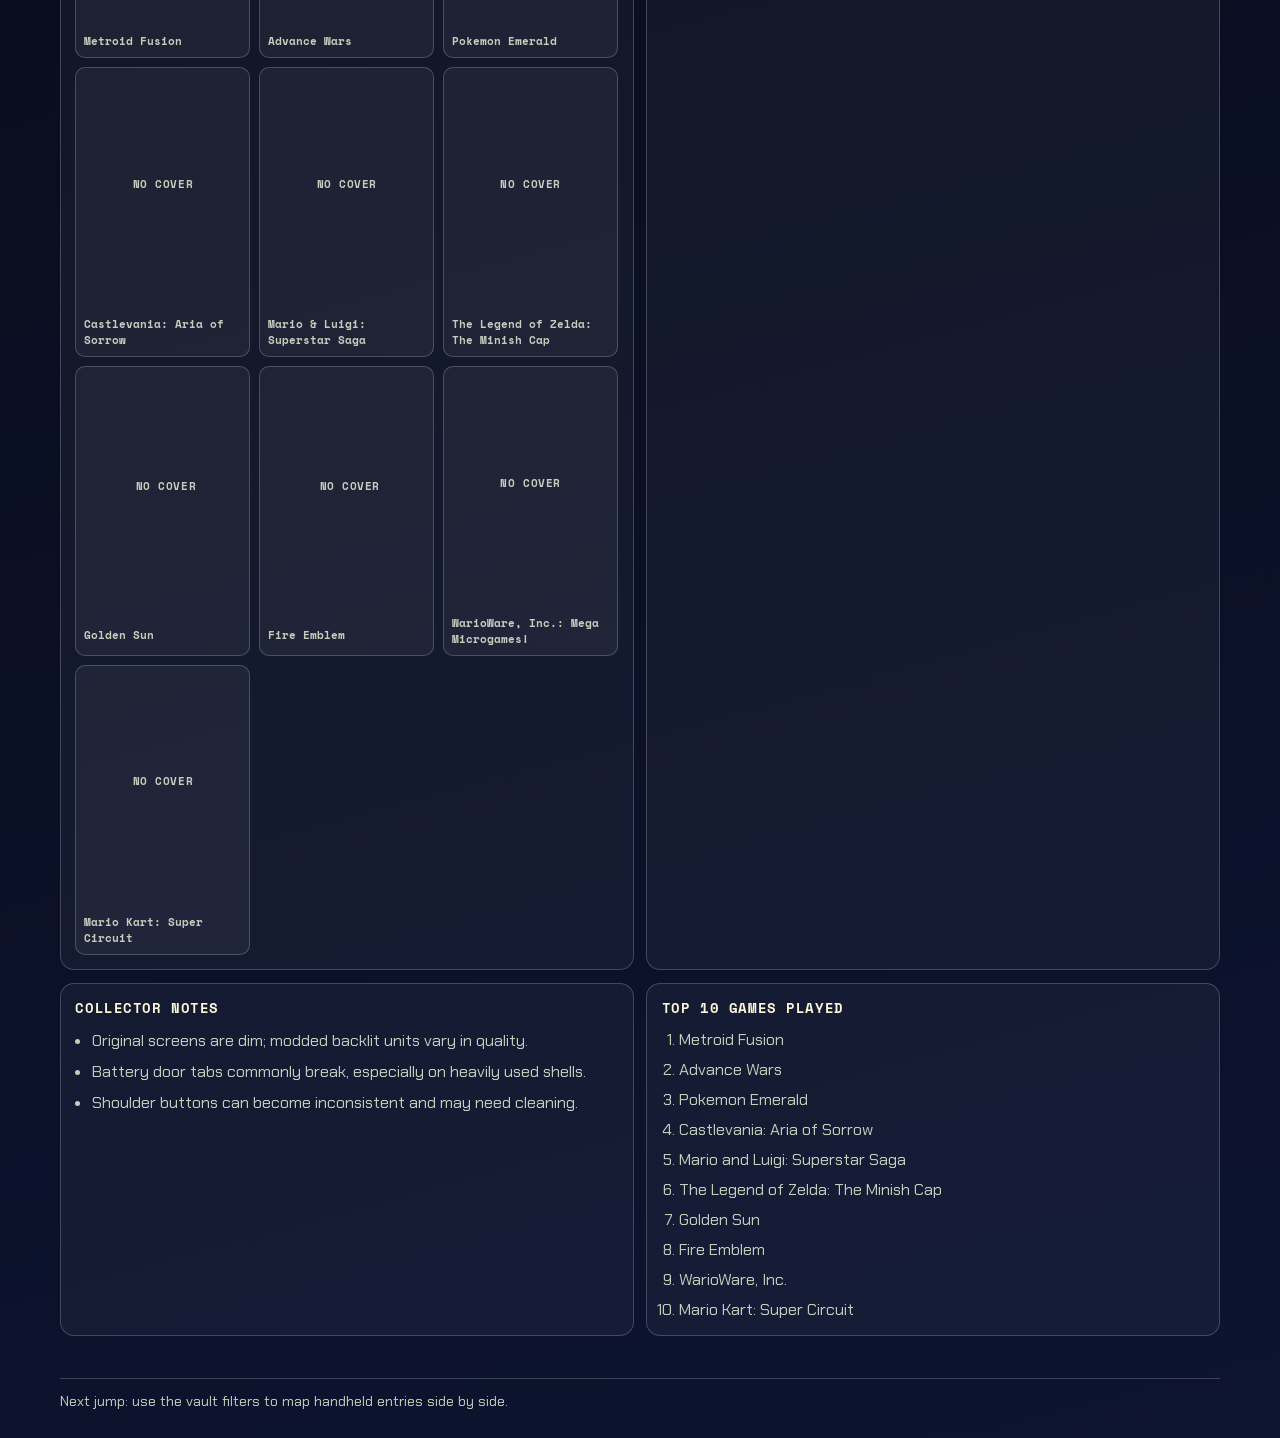
==== commit cdca7793: "Refactor code structure for improved readability and maintainability" ====
--- a/consoles/gameboy-advance.html
+++ b/consoles/gameboy-advance.html
@@ -1,9 +1,9 @@
-<!doctype html>
+﻿<!doctype html>
 <html lang="en">
 <head>
   <meta charset="utf-8" />
   <meta name="viewport" content="width=device-width,initial-scale=1" />
-  <title>Game Boy Advance | Pixel Panic HQ</title>
+  <title>Nintendo Game Boy Advance | Pixel Panic HQ</title>
   <link rel="preconnect" href="https://fonts.googleapis.com">
   <link rel="preconnect" href="https://fonts.gstatic.com" crossorigin>
   <link href="https://fonts.googleapis.com/css2?family=Press+Start+2P&family=Chakra+Petch:wght@400;500;600;700&family=Space+Mono:wght@400;700&display=swap" rel="stylesheet">
@@ -21,17 +21,19 @@
     <article class="console-banner">
       <img src="../images/GameBoy Advance.png" alt="Nintendo Game Boy Advance handheld console">
       <div class="console-head">
-        <p class="eyebrow">Console Dossier</p>
-        <h1>Game Boy Advance</h1>
-        <p class="console-subline">Nintendo | Launched March 21, 2001</p>
+        <h1>Nintendo Game Boy Advance</h1>
+        <p class="console-subline">Released 2001</p>
         <p>Game Boy Advance gave handheld players stronger processing, a wider display, and one of the most complete portable game libraries ever released.</p>
-        <ul class="chip-list">
-          <li>Category: Handheld</li>
-          <li>Media: Cartridge</li>
-          <li>Strength: Deep portable library</li>
-        </ul>
       </div>
     </article>
+
+    <section class="video-panel">
+      <h2>Gameplay Video</h2>
+      <p>Classic Game Boy Advance gameplay with nostalgic footage.</p>
+      <div class="video-frame">
+        <iframe src="https://www.youtube.com/embed/owRVh3-eZxM" title="Nintendo Game Boy Advance gameplay on original hardware" loading="lazy" allowfullscreen></iframe>
+      </div>
+    </section>
 
     <section class="console-grid">
       <article class="console-panel">
@@ -57,6 +59,11 @@
       </article>
 
       <article class="console-panel">
+        <h2>Original Game Covers</h2>
+        <div class="game-art-grid" data-game-art data-games="Metroid Fusion|Advance Wars|Pokemon Emerald|Castlevania: Aria of Sorrow|Mario & Luigi: Superstar Saga|The Legend of Zelda: The Minish Cap|Golden Sun|Fire Emblem|WarioWare, Inc.: Mega Microgames!|Mario Kart: Super Circuit"></div>
+      </article>
+
+      <article class="console-panel">
         <h2>Why It Hit Hard</h2>
         <p>GBA carried full-scale design depth into portable sessions. Strategy, action, and RPG genres all found high-quality handheld versions without feeling simplified.</p>
       </article>
@@ -69,11 +76,31 @@
           <li>Shoulder buttons can become inconsistent and may need cleaning.</li>
         </ul>
       </article>
+
+      <article class="console-panel">
+        <h2>Top 10 Games Played</h2>
+        <ol class="game-list">
+          <li>Metroid Fusion</li>
+          <li>Advance Wars</li>
+          <li>Pokemon Emerald</li>
+          <li>Castlevania: Aria of Sorrow</li>
+          <li>Mario and Luigi: Superstar Saga</li>
+          <li>The Legend of Zelda: The Minish Cap</li>
+          <li>Golden Sun</li>
+          <li>Fire Emblem</li>
+          <li>WarioWare, Inc.</li>
+          <li>Mario Kart: Super Circuit</li>
+        </ol>
+      </article>
     </section>
   </main>
 
   <footer class="console-footer shell">
     <p>Next jump: use the vault filters to map handheld entries side by side.</p>
   </footer>
+
+  <script src="../app.js"></script>
 </body>
-</html>+</html>
+
+
--- a/styles.css
+++ b/styles.css
@@ -1,19 +1,27 @@
+﻿/* =========================
+   Theme Tokens
+   ========================= */
 :root {
-  --bg-0: #05060d;
-  --bg-1: #11172b;
-  --ink: #fef8dd;
-  --ink-dim: #c3cabd;
-  --cyan: #44f5ff;
-  --orange: #ff7b2c;
-  --lime: #d4ff50;
-  --rose: #ff4a6f;
-  --line: rgba(255, 255, 255, 0.18);
-  --panel: rgba(9, 14, 27, 0.8);
-  --panel-soft: rgba(255, 255, 255, 0.05);
+  --bg-core: #05070f;
+  --bg-deep: #0d1430;
+  --bg-panel: rgba(10, 15, 30, 0.84);
+  --bg-panel-soft: rgba(255, 255, 255, 0.05);
+  --text-main: #fdf6d9;
+  --text-muted: #c7cdbd;
+  --neon-cyan: #39f7ff;
+  --neon-orange: #ff7a2c;
+  --neon-lime: #c9ff4b;
+  --neon-pink: #ff4f82;
+  --line: rgba(255, 255, 255, 0.2);
+  --line-strong: rgba(57, 247, 255, 0.45);
   --radius: 18px;
-  --shadow: 0 24px 60px rgba(0, 0, 0, 0.38);
-}
-
+  --shadow-soft: 0 20px 50px rgba(0, 0, 0, 0.45);
+  --shadow-neon: 0 0 0 1px rgba(57, 247, 255, 0.2), 0 0 30px rgba(57, 247, 255, 0.18);
+}
+
+/* =========================
+   Base + Atmosphere
+   ========================= */
 * {
   box-sizing: border-box;
 }
@@ -29,14 +37,26 @@
 
 body {
   margin: 0;
+  color: var(--text-main);
   font-family: "Chakra Petch", "Segoe UI", sans-serif;
-  color: var(--ink);
   background:
-    radial-gradient(72rem 40rem at 88% -12%, rgba(255, 123, 44, 0.23), transparent 58%),
-    radial-gradient(65rem 36rem at 4% 14%, rgba(68, 245, 255, 0.18), transparent 52%),
-    radial-gradient(55rem 28rem at 45% 110%, rgba(212, 255, 80, 0.13), transparent 62%),
-    linear-gradient(165deg, var(--bg-0), var(--bg-1));
+    radial-gradient(72rem 40rem at 95% -10%, rgba(255, 122, 44, 0.26), transparent 58%),
+    radial-gradient(70rem 38rem at 4% 10%, rgba(57, 247, 255, 0.18), transparent 54%),
+    radial-gradient(58rem 32rem at 50% 118%, rgba(201, 255, 75, 0.14), transparent 62%),
+    linear-gradient(165deg, var(--bg-core), var(--bg-deep));
+  background-size: 130% 130%, 130% 130%, 140% 140%, auto;
+  animation: ambientShift 18s ease-in-out infinite alternate;
   overflow-x: hidden;
+}
+
+@keyframes ambientShift {
+  0% {
+    background-position: 0% 0%, 0% 0%, 0% 0%, 0 0;
+  }
+
+  100% {
+    background-position: 10% -6%, -8% 8%, 6% -8%, 0 0;
+  }
 }
 
 body::before {
@@ -52,7 +72,7 @@
     transparent 4px
   );
   mix-blend-mode: soft-light;
-  opacity: 0.32;
+  opacity: 0.35;
   z-index: 0;
 }
 
@@ -61,7 +81,7 @@
   position: fixed;
   inset: 0;
   pointer-events: none;
-  background: radial-gradient(circle at center, transparent 48%, rgba(0, 0, 0, 0.4));
+  background: radial-gradient(circle at center, transparent 52%, rgba(0, 0, 0, 0.48));
   z-index: 0;
 }
 
@@ -75,17 +95,28 @@
 
 .bg-grid {
   background-image:
-    linear-gradient(rgba(68, 245, 255, 0.12) 1px, transparent 1px),
-    linear-gradient(90deg, rgba(68, 245, 255, 0.12) 1px, transparent 1px);
-  background-size: 38px 38px;
-  mask-image: radial-gradient(circle at 50% 20%, #000 32%, transparent 86%);
-  opacity: 0.24;
+    linear-gradient(rgba(57, 247, 255, 0.14) 1px, transparent 1px),
+    linear-gradient(90deg, rgba(57, 247, 255, 0.14) 1px, transparent 1px);
+  background-size: 36px 36px;
+  mask-image: radial-gradient(circle at 50% 18%, #000 34%, transparent 86%);
+  opacity: 0.25;
 }
 
 .bg-glow {
   background:
-    radial-gradient(26rem 18rem at 15% 30%, rgba(255, 74, 111, 0.16), transparent 70%),
-    radial-gradient(28rem 20rem at 84% 32%, rgba(212, 255, 80, 0.12), transparent 68%);
+    radial-gradient(28rem 18rem at 15% 35%, rgba(255, 79, 130, 0.16), transparent 72%),
+    radial-gradient(34rem 22rem at 82% 28%, rgba(201, 255, 75, 0.13), transparent 70%);
+  animation: glowDrift 20s ease-in-out infinite alternate;
+}
+
+@keyframes glowDrift {
+  0% {
+    transform: translate3d(0, 0, 0) scale(1);
+  }
+
+  100% {
+    transform: translate3d(-1.8%, 1.5%, 0) scale(1.04);
+  }
 }
 
 a {
@@ -93,14 +124,17 @@
 }
 
 .shell {
-  width: min(1180px, calc(100% - 2rem));
+  width: min(1160px, calc(100% - 2rem));
   margin-inline: auto;
   position: relative;
   z-index: 2;
 }
 
+/* =========================
+   Navigation + Hero
+   ========================= */
 .site-hero {
-  padding: 0.85rem 0 2.4rem;
+  padding: 0.9rem 0 2.5rem;
 }
 
 .main-nav {
@@ -110,262 +144,249 @@
   align-items: center;
   justify-content: space-between;
   gap: 1rem;
-  padding: 0.75rem 0.95rem;
+  padding: 0.72rem 0.92rem;
   border: 1px solid var(--line);
   border-radius: 14px;
-  background: rgba(7, 10, 20, 0.78);
+  background: linear-gradient(120deg, rgba(8, 14, 30, 0.93), rgba(7, 12, 23, 0.78));
   backdrop-filter: blur(10px);
-  box-shadow: 0 12px 24px rgba(0, 0, 0, 0.24);
+  box-shadow: 0 10px 30px rgba(0, 0, 0, 0.35);
+  overflow: hidden;
+}
+
+.main-nav::before {
+  content: "";
+  position: absolute;
+  inset: 0;
+  pointer-events: none;
+  background: linear-gradient(90deg, transparent, rgba(57, 247, 255, 0.15), transparent);
+  transform: translateX(-65%);
+  animation: navSweep 5.8s linear infinite;
+}
+
+@keyframes navSweep {
+  100% {
+    transform: translateX(65%);
+  }
 }
 
 .brand {
-  display: grid;
-  gap: 0.35rem;
   text-decoration: none;
+  display: grid;
+  gap: 0.34rem;
+  position: relative;
+  z-index: 1;
 }
 
 .brand-kicker {
+  margin: 0;
+  color: var(--neon-cyan);
   font: 700 0.61rem/1 "Space Mono", monospace;
-  letter-spacing: 0.2em;
-  text-transform: uppercase;
-  color: var(--cyan);
+  letter-spacing: 0.18em;
+  text-transform: uppercase;
 }
 
 .brand-title {
-  font: 400 clamp(0.72rem, 0.95vw, 0.9rem)/1.25 "Press Start 2P", monospace;
-  text-transform: uppercase;
-  color: #fff5db;
+  color: #fff6d9;
+  font: 400 clamp(0.72rem, 1vw, 0.9rem)/1.24 "Press Start 2P", monospace;
+  text-transform: uppercase;
 }
 
 .site-links {
   display: inline-flex;
   align-items: center;
-  gap: 0.45rem;
+  justify-content: center;
+  gap: 0.46rem;
   flex-wrap: wrap;
-  justify-content: center;
+  position: relative;
+  z-index: 1;
 }
 
 .nav-link {
   display: inline-flex;
   align-items: center;
   min-height: 34px;
-  padding: 0.35rem 0.72rem;
+  padding: 0.36rem 0.74rem;
   border-radius: 999px;
   border: 1px solid var(--line);
   text-decoration: none;
-  color: var(--ink-dim);
+  color: var(--text-muted);
   font: 700 0.66rem/1 "Space Mono", monospace;
   letter-spacing: 0.08em;
   text-transform: uppercase;
-  transition: border-color 180ms ease, color 180ms ease, background-color 180ms ease;
+  transition: color 160ms ease, border-color 160ms ease, background-color 160ms ease, box-shadow 160ms ease;
 }
 
 .nav-link:hover,
 .nav-link.active {
-  border-color: var(--cyan);
-  color: var(--ink);
-  background: rgba(68, 245, 255, 0.15);
+  color: var(--text-main);
+  border-color: var(--neon-cyan);
+  background: rgba(57, 247, 255, 0.15);
+  box-shadow: 0 0 20px rgba(57, 247, 255, 0.15);
 }
 
 .mode-toggle {
-  border: 1px solid var(--line);
+  min-height: 38px;
   border-radius: 999px;
-  padding: 0.55rem 0.9rem;
-  min-height: 38px;
-  background: linear-gradient(110deg, rgba(255, 123, 44, 0.22), rgba(68, 245, 255, 0.17));
-  color: var(--ink);
-  font: 700 0.69rem/1 "Space Mono", monospace;
-  letter-spacing: 0.05em;
+  border: 1px solid var(--line);
+  background: linear-gradient(110deg, rgba(255, 122, 44, 0.3), rgba(57, 247, 255, 0.2));
+  color: var(--text-main);
+  padding: 0.52rem 0.9rem;
+  font: 700 0.68rem/1 "Space Mono", monospace;
+  letter-spacing: 0.06em;
   text-transform: uppercase;
   cursor: pointer;
-  transition: transform 160ms ease, border-color 160ms ease;
+  transition: transform 160ms ease, box-shadow 160ms ease, border-color 160ms ease;
+  position: relative;
+  z-index: 1;
 }
 
 .mode-toggle:hover {
   transform: translateY(-2px);
-  border-color: var(--cyan);
+  border-color: var(--neon-cyan);
+  box-shadow: 0 0 24px rgba(57, 247, 255, 0.18);
 }
 
 .hero-shell {
-  margin-top: 1.4rem;
-  border: 1px solid rgba(255, 255, 255, 0.2);
-  border-radius: calc(var(--radius) + 8px);
-  padding: clamp(1.1rem, 3.4vw, 2.4rem);
+  margin-top: 1.45rem;
+  border: 1px solid rgba(255, 255, 255, 0.24);
+  border-radius: calc(var(--radius) + 10px);
+  padding: clamp(1.2rem, 3.6vw, 3rem);
   background:
-    linear-gradient(148deg, rgba(17, 28, 48, 0.82), rgba(5, 10, 21, 0.75)),
-    radial-gradient(circle at 8% 15%, rgba(68, 245, 255, 0.14), transparent 42%);
-  box-shadow: var(--shadow);
+    linear-gradient(155deg, rgba(14, 22, 44, 0.9), rgba(6, 11, 23, 0.82)),
+    radial-gradient(circle at 8% 10%, rgba(57, 247, 255, 0.18), transparent 44%),
+    radial-gradient(circle at 84% 12%, rgba(255, 122, 44, 0.24), transparent 48%);
+  box-shadow: var(--shadow-soft), var(--shadow-neon);
   position: relative;
   overflow: hidden;
+}
+
+.hero-shell::before {
+  content: "";
+  position: absolute;
+  inset: auto -12% -60% auto;
+  width: 420px;
+  height: 420px;
+  border-radius: 50%;
+  background: radial-gradient(circle, rgba(255, 79, 130, 0.24), rgba(255, 79, 130, 0));
+  transform: rotate(8deg);
 }
 
 .hero-shell::after {
   content: "";
   position: absolute;
-  width: 280px;
-  height: 280px;
-  right: -140px;
-  top: -130px;
-  border-radius: 50%;
-  background: radial-gradient(circle, rgba(255, 123, 44, 0.32), rgba(255, 123, 44, 0));
+  inset: 0;
+  pointer-events: none;
+  background: linear-gradient(120deg, transparent 18%, rgba(255, 255, 255, 0.07) 52%, transparent 84%);
+  opacity: 0.4;
 }
 
 .eyebrow {
   margin: 0;
-  font: 700 0.7rem/1 "Space Mono", monospace;
+  color: var(--neon-lime);
+  font: 700 0.72rem/1 "Space Mono", monospace;
   letter-spacing: 0.16em;
   text-transform: uppercase;
-  color: var(--lime);
 }
 
 .hero-shell h1 {
-  margin: 0.9rem 0 0;
-  max-width: 18ch;
-  font: 400 clamp(1.35rem, 3vw, 2.35rem)/1.3 "Press Start 2P", monospace;
+  margin: 0;
+  max-width: 15ch;
+  color: #fff8de;
+  font: 400 clamp(1.45rem, 3.9vw, 3rem)/1.26 "Press Start 2P", monospace;
+  text-transform: uppercase;
   letter-spacing: 0.03em;
-  text-transform: uppercase;
   text-wrap: balance;
 }
 
-.hero-shell > p {
+.hero-lead {
   margin: 1rem 0 0;
-  max-width: 68ch;
-  color: var(--ink-dim);
-  font-size: 1.02rem;
+  max-width: 64ch;
+  color: var(--text-muted);
+  font-size: clamp(1rem, 1.5vw, 1.16rem);
 }
 
 .hero-actions {
-  margin-top: 1.3rem;
   display: flex;
   flex-wrap: wrap;
   gap: 0.65rem;
+  margin-top: 1.15rem;
 }
 
 .btn {
   display: inline-flex;
   align-items: center;
   justify-content: center;
-  min-height: 42px;
-  padding: 0.55rem 1rem;
+  min-height: 44px;
+  padding: 0.56rem 1.08rem;
   border-radius: 999px;
   border: 1px solid transparent;
   text-decoration: none;
   font: 700 0.75rem/1 "Space Mono", monospace;
   letter-spacing: 0.05em;
   text-transform: uppercase;
+  transition: transform 160ms ease, box-shadow 160ms ease, border-color 160ms ease;
+}
+
+.btn:hover {
+  transform: translateY(-2px);
 }
 
 .btn-primary {
-  background: linear-gradient(105deg, var(--orange), #ffc13d);
-  color: #271300;
+  background: linear-gradient(102deg, var(--neon-orange), #ffc83f);
+  color: #2d1400;
+  box-shadow: 0 0 24px rgba(255, 122, 44, 0.24);
 }
 
 .btn-ghost {
+  color: var(--text-main);
+  background: rgba(255, 255, 255, 0.06);
   border-color: var(--line);
-  background: rgba(255, 255, 255, 0.06);
-  color: var(--ink);
-}
-
-.hero-stats {
-  list-style: none;
-  margin: 1.4rem 0 0;
-  padding: 0;
-  display: grid;
-  grid-template-columns: repeat(auto-fit, minmax(170px, 1fr));
-  gap: 0.6rem;
-}
-
-.hero-stats li {
-  border: 1px solid var(--line);
-  border-radius: 12px;
-  padding: 0.65rem 0.75rem;
-  background: rgba(255, 255, 255, 0.04);
-  font-size: 0.92rem;
-}
-
-.hero-stats span {
-  margin-right: 0.3rem;
-  color: var(--cyan);
-  font: 700 0.95rem/1 "Space Mono", monospace;
-}
-
-.hero-ticker {
-  margin: 1.1rem 0 0;
-  border: 1px dashed rgba(255, 255, 255, 0.24);
-  border-radius: 10px;
-  padding: 0.58rem 0.7rem;
-  font: 700 0.76rem/1.5 "Space Mono", monospace;
-  text-transform: uppercase;
-  letter-spacing: 0.07em;
-  color: #ffeec8;
-  animation: tickerPulse 3.8s linear infinite;
-}
-
-@keyframes tickerPulse {
-  0% {
-    border-color: rgba(255, 255, 255, 0.2);
-  }
-
-  50% {
-    border-color: rgba(68, 245, 255, 0.55);
-  }
-
-  100% {
-    border-color: rgba(255, 255, 255, 0.2);
-  }
-}
-
+}
+
+.btn-ghost:hover {
+  border-color: var(--neon-cyan);
+  box-shadow: 0 0 24px rgba(57, 247, 255, 0.16);
+}
+
+/* =========================
+   Shared Section Layout
+   ========================= */
 .section-block {
-  padding: 2.3rem 0;
+  padding: 2.4rem 0;
+  position: relative;
+}
+
+.section-block::before {
+  content: "";
+  position: absolute;
+  left: 0;
+  right: 0;
+  top: 0;
+  height: 1px;
+  background: linear-gradient(90deg, transparent, var(--line-strong), transparent);
+  opacity: 0.75;
 }
 
 .section-heading h2 {
-  margin: 0.55rem 0 0;
-  font: 400 clamp(1rem, 1.9vw, 1.5rem)/1.35 "Press Start 2P", monospace;
-  text-transform: uppercase;
-  color: #fff4d7;
-}
-
-.quick-index-grid {
-  margin-top: 1rem;
-  display: grid;
-  grid-template-columns: repeat(auto-fit, minmax(220px, 1fr));
-  gap: 0.75rem;
-}
-
-.quick-index-grid a {
-  display: grid;
-  gap: 0.5rem;
-  text-decoration: none;
-  border: 1px solid var(--line);
-  border-radius: 14px;
-  padding: 0.9rem;
-  background: rgba(255, 255, 255, 0.04);
-  transition: transform 180ms ease, border-color 180ms ease, background-color 180ms ease;
-}
-
-.quick-index-grid a:hover {
-  transform: translateY(-3px);
-  border-color: var(--cyan);
-  background: rgba(68, 245, 255, 0.1);
-}
-
-.quick-index-grid strong {
-  font: 700 0.86rem/1.3 "Space Mono", monospace;
-  letter-spacing: 0.03em;
-  text-transform: uppercase;
-}
-
-.quick-index-grid span {
-  color: var(--ink-dim);
-  font-size: 0.95rem;
-  line-height: 1.45;
-}
-
+  margin: 0.58rem 0 0;
+  color: #fff5d8;
+  font: 400 clamp(1rem, 2vw, 1.7rem)/1.34 "Press Start 2P", monospace;
+  text-transform: uppercase;
+}
+
+.section-note {
+  margin: 0.7rem 0 0;
+  color: var(--text-muted);
+  font-size: 1rem;
+}
+
+/* =========================
+   Console Vault
+   ========================= */
 .filter-panel {
-  margin-top: 1rem;
-  display: grid;
-  gap: 0.6rem;
+  margin-top: 1.05rem;
+  display: grid;
+  gap: 0.65rem;
   grid-template-columns: repeat(auto-fit, minmax(150px, 1fr));
   align-items: end;
 }
@@ -376,10 +397,10 @@
 }
 
 .field span {
-  font: 700 0.68rem/1 "Space Mono", monospace;
+  color: var(--text-muted);
+  font: 700 0.67rem/1 "Space Mono", monospace;
   letter-spacing: 0.1em;
   text-transform: uppercase;
-  color: var(--ink-dim);
 }
 
 .field input,
@@ -389,83 +410,137 @@
   min-height: 40px;
   border-radius: 10px;
   border: 1px solid var(--line);
-  background: rgba(6, 11, 21, 0.86);
-  color: var(--ink);
-  font: 600 0.88rem/1 "Chakra Petch", sans-serif;
-  padding: 0.55rem 0.7rem;
+  background: rgba(8, 13, 25, 0.9);
+  color: var(--text-main);
+  font: 600 0.89rem/1 "Chakra Petch", sans-serif;
+  padding: 0.54rem 0.72rem;
 }
 
 .field input::placeholder {
-  color: color-mix(in srgb, var(--ink-dim), transparent 25%);
+  color: color-mix(in srgb, var(--text-muted), transparent 26%);
 }
 
 .dice-btn {
   cursor: pointer;
-  font: 700 0.74rem/1 "Space Mono", monospace;
-  letter-spacing: 0.05em;
-  text-transform: uppercase;
-  background: linear-gradient(115deg, rgba(255, 123, 44, 0.24), rgba(255, 74, 111, 0.22));
-  transition: transform 150ms ease, border-color 150ms ease;
+  font: 700 0.73rem/1 "Space Mono", monospace;
+  letter-spacing: 0.06em;
+  text-transform: uppercase;
+  background: linear-gradient(120deg, rgba(255, 122, 44, 0.3), rgba(255, 79, 130, 0.26));
+  transition: transform 150ms ease, border-color 150ms ease, box-shadow 150ms ease;
 }
 
 .dice-btn:hover {
   transform: translateY(-2px);
-  border-color: var(--orange);
+  border-color: var(--neon-orange);
+  box-shadow: 0 0 22px rgba(255, 122, 44, 0.2);
+}
+
+.filter-hint {
+  margin: 0.7rem 0 0;
+  color: var(--text-muted);
+  font: 700 0.71rem/1.4 "Space Mono", monospace;
+  letter-spacing: 0.03em;
+  text-transform: uppercase;
+}
+
+.filter-hint kbd {
+  border: 1px solid var(--line);
+  border-bottom-width: 2px;
+  border-radius: 5px;
+  background: rgba(255, 255, 255, 0.08);
+  color: #fff7e0;
+  display: inline-block;
+  min-width: 1.3rem;
+  text-align: center;
+  padding: 0.06rem 0.3rem;
+  font: 700 0.66rem/1 "Space Mono", monospace;
 }
 
 .result-count,
 .empty-state {
-  margin: 0.85rem 0 0;
+  margin: 0.86rem 0 0;
   font: 700 0.78rem/1 "Space Mono", monospace;
+  text-transform: uppercase;
   letter-spacing: 0.05em;
-  text-transform: uppercase;
 }
 
 .result-count {
-  color: var(--cyan);
+  color: var(--neon-cyan);
 }
 
 .empty-state {
-  color: var(--rose);
+  color: var(--neon-pink);
 }
 
 .vault-grid {
   margin-top: 1rem;
   display: grid;
-  gap: 0.85rem;
-  grid-template-columns: repeat(auto-fit, minmax(250px, 1fr));
+  gap: 0.9rem;
+  grid-template-columns: repeat(auto-fit, minmax(240px, 1fr));
 }
 
 .console-card {
-  background:
-    linear-gradient(170deg, var(--panel), rgba(7, 10, 18, 0.86)),
-    radial-gradient(circle at 82% 18%, rgba(255, 123, 44, 0.14), transparent 56%);
-  border: 1px solid rgba(255, 255, 255, 0.16);
-  border-radius: var(--radius);
-  overflow: hidden;
+  --tilt-x: 0deg;
+  --tilt-y: 0deg;
+  --spot-x: 50%;
+  --spot-y: 50%;
+  position: relative;
   display: flex;
   flex-direction: column;
-  transition: transform 200ms ease, box-shadow 200ms ease, border-color 200ms ease;
+  border: 1px solid rgba(255, 255, 255, 0.18);
+  border-radius: calc(var(--radius) + 2px);
+  overflow: hidden;
+  background:
+    radial-gradient(circle at var(--spot-x) var(--spot-y), rgba(57, 247, 255, 0.18), transparent 40%),
+    linear-gradient(170deg, var(--bg-panel), rgba(8, 12, 22, 0.9));
+  transform: perspective(900px) rotateX(var(--tilt-x)) rotateY(var(--tilt-y));
+  transform-style: preserve-3d;
+  will-change: transform;
+  transition: transform 180ms ease, border-color 180ms ease, box-shadow 180ms ease;
+}
+
+.console-card::before,
+.console-card::after {
+  content: "";
+  position: absolute;
+  width: 18px;
+  height: 18px;
+  border: 2px solid rgba(57, 247, 255, 0.45);
+  pointer-events: none;
+  z-index: 3;
+}
+
+.console-card::before {
+  top: 8px;
+  left: 8px;
+  border-right: 0;
+  border-bottom: 0;
+}
+
+.console-card::after {
+  right: 8px;
+  bottom: 8px;
+  border-top: 0;
+  border-left: 0;
 }
 
 .console-card:hover {
-  transform: translateY(-6px) rotate(-0.6deg);
-  border-color: color-mix(in srgb, var(--cyan), white 14%);
-  box-shadow: 0 20px 42px rgba(0, 0, 0, 0.42);
+  border-color: var(--neon-cyan);
+  box-shadow: 0 18px 38px rgba(0, 0, 0, 0.48), 0 0 26px rgba(57, 247, 255, 0.18);
 }
 
 .console-card img {
   width: 100%;
   height: 170px;
   object-fit: contain;
+  padding: 0.8rem;
   background:
-    linear-gradient(185deg, rgba(255, 255, 255, 0.06), rgba(0, 0, 0, 0.08)),
+    linear-gradient(185deg, rgba(255, 255, 255, 0.08), rgba(0, 0, 0, 0.12)),
     repeating-linear-gradient(45deg, rgba(255, 255, 255, 0.04), rgba(255, 255, 255, 0.04) 8px, transparent 8px, transparent 16px);
-  padding: 0.8rem;
 }
 
 .card-body {
-  padding: 0.88rem 0.9rem 1rem;
+  padding: 0.9rem;
   display: flex;
   flex-direction: column;
   gap: 0.55rem;
@@ -480,46 +555,46 @@
 
 .card-sub {
   margin: 0;
-  color: var(--cyan);
-  font: 700 0.76rem/1.35 "Space Mono", monospace;
-  text-transform: uppercase;
-  letter-spacing: 0.04em;
+  color: var(--neon-cyan);
+  font: 700 0.74rem/1.35 "Space Mono", monospace;
+  letter-spacing: 0.05em;
+  text-transform: uppercase;
 }
 
 .card-body > p {
   margin: 0;
-  color: var(--ink-dim);
+  color: var(--text-muted);
   line-height: 1.45;
 }
 
 .mini-specs {
-  margin: 0.15rem 0 0;
+  margin: 0.16rem 0 0;
   padding: 0;
   list-style: none;
   display: grid;
-  grid-template-columns: repeat(3, minmax(0, 1fr));
-  gap: 0.45rem;
+  grid-template-columns: repeat(auto-fit, minmax(150px, 1fr));
+  gap: 0.42rem;
 }
 
 .mini-specs li {
   border: 1px solid var(--line);
   border-radius: 9px;
-  background: var(--panel-soft);
-  padding: 0.45rem;
-  display: grid;
-  gap: 0.24rem;
+  background: var(--bg-panel-soft);
+  padding: 0.42rem;
+  display: grid;
+  gap: 0.2rem;
 }
 
 .mini-specs span {
-  color: var(--ink-dim);
+  color: var(--text-muted);
   font: 700 0.56rem/1 "Space Mono", monospace;
   letter-spacing: 0.08em;
   text-transform: uppercase;
 }
 
 .mini-specs strong {
+  color: #fff8df;
   font-size: 0.75rem;
-  color: #fff7dc;
 }
 
 .dossier-link {
@@ -528,159 +603,133 @@
   align-items: center;
   width: fit-content;
   min-height: 32px;
-  padding: 0.35rem 0.65rem;
+  padding: 0.34rem 0.66rem;
   border-radius: 999px;
+  border: 1px solid var(--line);
   text-decoration: none;
-  border: 1px solid var(--line);
-  color: var(--ink);
-  font: 700 0.67rem/1 "Space Mono", monospace;
+  color: var(--text-main);
+  font: 700 0.66rem/1 "Space Mono", monospace;
   letter-spacing: 0.06em;
   text-transform: uppercase;
-  transition: border-color 160ms ease, color 160ms ease, transform 160ms ease;
+  transition: transform 160ms ease, border-color 160ms ease, color 160ms ease;
 }
 
 .dossier-link:hover {
-  border-color: var(--lime);
-  color: var(--lime);
   transform: translateY(-2px);
+  border-color: var(--neon-lime);
+  color: var(--neon-lime);
 }
 
 .console-card.is-spotlight {
-  border-color: var(--lime);
-  box-shadow: 0 0 0 2px rgba(212, 255, 80, 0.18), 0 20px 45px rgba(0, 0, 0, 0.45);
-  animation: spotlightPulse 850ms ease-in-out 2;
+  border-color: var(--neon-lime);
+  box-shadow: 0 0 0 2px rgba(201, 255, 75, 0.18), 0 18px 42px rgba(0, 0, 0, 0.5);
+  animation: spotlightPulse 900ms ease-in-out 2;
 }
 
 @keyframes spotlightPulse {
   0% {
-    transform: translateY(0) scale(1);
+    transform: perspective(900px) rotateX(0deg) rotateY(0deg) scale(1);
   }
 
   50% {
-    transform: translateY(-4px) scale(1.02);
+    transform: perspective(900px) rotateX(0deg) rotateY(0deg) scale(1.02);
   }
 
   100% {
-    transform: translateY(0) scale(1);
-  }
-}
-
+    transform: perspective(900px) rotateX(0deg) rotateY(0deg) scale(1);
+  }
+}
+
+/* =========================
+   Time Warp Timeline
+   ========================= */
 .timeline-track {
-  margin-top: 1rem;
+  margin-top: 1.1rem;
   display: grid;
   grid-template-columns: repeat(auto-fit, minmax(180px, 1fr));
-  gap: 0.75rem;
+  gap: 0.8rem;
+  position: relative;
+}
+
+.timeline-track::before {
+  content: "";
+  position: absolute;
+  left: 0;
+  right: 0;
+  top: 18px;
+  height: 2px;
+  background: linear-gradient(90deg, rgba(57, 247, 255, 0), rgba(57, 247, 255, 0.9), rgba(57, 247, 255, 0));
+  opacity: 0.65;
 }
 
 .timeline-stop {
   position: relative;
   border: 1px solid var(--line);
   border-radius: 14px;
-  padding: 0.9rem;
+  padding: 1rem 0.92rem 0.9rem;
   background: linear-gradient(160deg, rgba(255, 255, 255, 0.07), rgba(255, 255, 255, 0.03));
+  transition: transform 220ms ease, border-color 220ms ease, box-shadow 220ms ease;
 }
 
 .timeline-stop::before {
   content: "";
   position: absolute;
-  width: 9px;
-  height: 9px;
+  top: 10px;
+  left: 14px;
+  width: 10px;
+  height: 10px;
   border-radius: 50%;
-  top: -5px;
-  left: 14px;
-  background: var(--lime);
-  box-shadow: 0 0 0 4px rgba(212, 255, 80, 0.2);
+  background: var(--neon-orange);
+  box-shadow: 0 0 0 4px rgba(255, 122, 44, 0.23), 0 0 20px rgba(255, 122, 44, 0.45);
+}
+
+.timeline-stop:hover,
+.timeline-stop.is-hot {
+  transform: translateY(-4px);
+  border-color: var(--neon-cyan);
+  box-shadow: 0 12px 26px rgba(0, 0, 0, 0.38), 0 0 20px rgba(57, 247, 255, 0.14);
 }
 
 .stamp {
   margin: 0;
-  font: 700 0.72rem/1 "Space Mono", monospace;
-  letter-spacing: 0.07em;
-  text-transform: uppercase;
-  color: var(--cyan);
+  color: var(--neon-cyan);
+  font: 700 0.73rem/1 "Space Mono", monospace;
+  letter-spacing: 0.08em;
+  text-transform: uppercase;
 }
 
 .timeline-stop h3 {
-  margin: 0.55rem 0 0;
+  margin: 0.58rem 0 0;
   font-size: 1rem;
 }
 
 .timeline-stop p {
-  margin: 0.55rem 0 0;
-  color: var(--ink-dim);
-  line-height: 1.45;
-}
-
-.genre-grid,
-.collector-grid,
-.library-grid {
-  margin-top: 1rem;
-  display: grid;
-  grid-template-columns: repeat(auto-fit, minmax(220px, 1fr));
-  gap: 0.75rem;
-}
-
-.genre-card,
-.collector-grid article,
-.library-grid article {
-  border: 1px solid var(--line);
-  border-radius: 14px;
-  padding: 0.95rem;
-  background: rgba(255, 255, 255, 0.04);
-}
-
-.genre-card h3,
-.collector-grid h3,
-.library-grid h3 {
-  margin: 0;
-  font-size: 1.02rem;
-}
-
-.genre-card p,
-.collector-grid p,
-.library-grid p {
-  margin: 0.6rem 0 0;
-  color: var(--ink-dim);
-  line-height: 1.5;
-}
-
-.tag-row {
-  border-top: 1px dashed var(--line);
-  padding-top: 0.52rem;
-  color: #ffeec6;
-  font: 700 0.75rem/1.45 "Space Mono", monospace;
-  text-transform: uppercase;
-  letter-spacing: 0.04em;
-}
-
-.check-list,
-.resource-list {
-  margin: 0.65rem 0 0;
-  padding-left: 1.05rem;
-  color: var(--ink-dim);
-  display: grid;
-  gap: 0.45rem;
-  line-height: 1.45;
-}
-
+  margin: 0.54rem 0 0;
+  color: var(--text-muted);
+  line-height: 1.46;
+}
+
+/* =========================
+   Footer
+   ========================= */
 .site-footer {
-  padding: 0.6rem 0 2rem;
+  padding: 0.7rem 0 2rem;
 }
 
 .site-footer p {
   margin: 0;
   border-top: 1px solid var(--line);
-  padding-top: 0.95rem;
-  color: color-mix(in srgb, var(--ink-dim), white 14%);
+  padding-top: 0.94rem;
+  color: color-mix(in srgb, var(--text-muted), white 15%);
   font-size: 0.92rem;
 }
 
 .footer-signature {
-  margin-top: 0.7rem;
+  margin-top: 0.68rem;
 }
 
 .footer-signature a {
-  color: var(--cyan);
+  color: var(--neon-cyan);
   text-decoration: none;
 }
 
@@ -688,10 +737,13 @@
   text-decoration: underline;
 }
 
+/* =========================
+   Reveal Motion
+   ========================= */
 [data-reveal] {
   opacity: 0;
   transform: translateY(16px) scale(0.99);
-  transition: opacity 520ms ease, transform 520ms ease;
+  transition: opacity 500ms ease, transform 500ms ease;
 }
 
 [data-reveal].in-view {
@@ -699,25 +751,31 @@
   transform: translateY(0) scale(1);
 }
 
+/* =========================
+   Theme Shift Mode
+   ========================= */
 body.mode-shift {
-  --cyan: #00ffd3;
-  --orange: #ffd24d;
-  --lime: #87ff63;
-  --rose: #ff8850;
-  --line: rgba(0, 255, 211, 0.38);
-  --panel: rgba(10, 26, 21, 0.82);
+  --neon-cyan: #00ffd4;
+  --neon-orange: #ffd24e;
+  --neon-lime: #90ff68;
+  --neon-pink: #ff8f55;
+  --line: rgba(0, 255, 212, 0.36);
+  --bg-panel: rgba(10, 26, 21, 0.82);
   background:
-    radial-gradient(70rem 40rem at 90% -12%, rgba(255, 210, 77, 0.25), transparent 58%),
-    radial-gradient(62rem 34rem at 5% 12%, rgba(0, 255, 211, 0.2), transparent 50%),
-    radial-gradient(42rem 24rem at 46% 118%, rgba(135, 255, 99, 0.14), transparent 60%),
-    linear-gradient(170deg, #03090f, #102420);
+    radial-gradient(72rem 40rem at 95% -10%, rgba(255, 210, 78, 0.28), transparent 58%),
+    radial-gradient(70rem 38rem at 4% 10%, rgba(0, 255, 212, 0.2), transparent 54%),
+    radial-gradient(58rem 32rem at 50% 118%, rgba(144, 255, 104, 0.15), transparent 62%),
+    linear-gradient(170deg, #030b11, #112621);
 }
 
 body.mode-shift .hero-shell {
-  border-color: rgba(0, 255, 211, 0.42);
-  box-shadow: 0 30px 80px rgba(0, 255, 211, 0.15);
-}
-
+  border-color: rgba(0, 255, 212, 0.44);
+  box-shadow: 0 30px 80px rgba(0, 255, 212, 0.16);
+}
+
+/* =========================
+   Console Detail Pages
+   ========================= */
 .console-page {
   min-height: 100vh;
 }
@@ -734,7 +792,7 @@
   border-radius: 999px;
   border: 1px solid var(--line);
   text-decoration: none;
-  color: var(--cyan);
+  color: var(--neon-cyan);
   font: 700 0.67rem/1 "Space Mono", monospace;
   letter-spacing: 0.06em;
   text-transform: uppercase;
@@ -742,12 +800,90 @@
 }
 
 .back-link:hover {
-  border-color: var(--lime);
-  color: var(--lime);
+  border-color: var(--neon-lime);
+  color: var(--neon-lime);
 }
 
 .console-main {
   padding: 0.9rem 0 2.6rem;
+}
+
+.video-panel {
+  margin-top: 0.9rem;
+  border: 1px solid var(--line);
+  border-radius: 14px;
+  padding: 0.9rem;
+  background: rgba(255, 255, 255, 0.04);
+}
+
+.video-panel h2 {
+  margin: 0;
+  font: 700 0.9rem/1.35 "Space Mono", monospace;
+  letter-spacing: 0.04em;
+  text-transform: uppercase;
+}
+
+.video-panel p {
+  margin: 0.58rem 0 0;
+  color: var(--text-muted);
+  line-height: 1.45;
+}
+
+.video-frame {
+  margin-top: 0.7rem;
+  border: 1px solid var(--line);
+  border-radius: 12px;
+  overflow: hidden;
+  aspect-ratio: 16 / 9;
+  background: rgba(0, 0, 0, 0.55);
+}
+
+.video-frame iframe {
+  width: 100%;
+  height: 100%;
+  border: 0;
+}
+
+.game-art-grid {
+  margin-top: 0.7rem;
+  display: grid;
+  grid-template-columns: repeat(auto-fit, minmax(130px, 1fr));
+  gap: 0.55rem;
+}
+
+.game-art-card {
+  border: 1px solid var(--line);
+  border-radius: 10px;
+  overflow: hidden;
+  background: rgba(255, 255, 255, 0.05);
+}
+
+.game-art-card img {
+  width: 100%;
+  aspect-ratio: 3 / 4;
+  object-fit: cover;
+  display: block;
+}
+
+.game-art-card p {
+  margin: 0;
+  padding: 0.45rem 0.5rem;
+  color: var(--text-muted);
+  font: 700 0.66rem/1.4 "Space Mono", monospace;
+}
+
+.game-art-card.is-fallback {
+  display: grid;
+}
+
+.game-art-fallback {
+  aspect-ratio: 3 / 4;
+  display: grid;
+  place-items: center;
+  color: var(--text-muted);
+  font: 700 0.7rem/1 "Space Mono", monospace;
+  letter-spacing: 0.05em;
+  text-transform: uppercase;
 }
 
 .console-banner {
@@ -759,7 +895,7 @@
   padding: 1rem;
   background:
     linear-gradient(160deg, rgba(11, 20, 38, 0.85), rgba(7, 12, 22, 0.78)),
-    radial-gradient(circle at 86% 15%, rgba(255, 123, 44, 0.16), transparent 52%);
+    radial-gradient(circle at 86% 15%, rgba(255, 122, 44, 0.16), transparent 52%);
 }
 
 .console-banner img {
@@ -774,22 +910,22 @@
 
 .console-head h1 {
   margin: 0.8rem 0 0;
+  color: #fff6dc;
   font: 400 clamp(1rem, 2.2vw, 1.5rem)/1.35 "Press Start 2P", monospace;
   text-transform: uppercase;
-  color: #fff6dc;
 }
 
 .console-subline {
   margin: 0.75rem 0 0;
+  color: var(--neon-cyan);
   font: 700 0.8rem/1.35 "Space Mono", monospace;
   text-transform: uppercase;
   letter-spacing: 0.05em;
-  color: var(--cyan);
 }
 
 .console-head > p {
   margin: 0.7rem 0 0;
-  color: var(--ink-dim);
+  color: var(--text-muted);
   line-height: 1.5;
 }
 
@@ -806,10 +942,10 @@
   border: 1px solid var(--line);
   border-radius: 999px;
   padding: 0.32rem 0.66rem;
+  color: #fff3cf;
   font: 700 0.68rem/1 "Space Mono", monospace;
   text-transform: uppercase;
   letter-spacing: 0.05em;
-  color: #fff3cf;
   background: rgba(255, 255, 255, 0.04);
 }
 
@@ -844,29 +980,29 @@
   display: flex;
   justify-content: space-between;
   gap: 0.8rem;
-  border-bottom: 1px dashed rgba(255, 255, 255, 0.2);
+  border-bottom: 1px dashed rgba(255, 255, 255, 0.22);
   padding-bottom: 0.34rem;
 }
 
 .spec-list dt {
   margin: 0;
+  color: var(--text-muted);
   font: 700 0.74rem/1.4 "Space Mono", monospace;
   text-transform: uppercase;
   letter-spacing: 0.06em;
-  color: var(--ink-dim);
 }
 
 .spec-list dd {
   margin: 0;
   text-align: right;
+  color: #fff4d4;
   font-weight: 600;
-  color: #fff4d4;
 }
 
 .game-list {
   margin: 0.68rem 0 0;
   padding-left: 1.05rem;
-  color: var(--ink-dim);
+  color: var(--text-muted);
   display: grid;
   gap: 0.42rem;
 }
@@ -875,10 +1011,17 @@
   line-height: 1.45;
 }
 
-.console-panel p {
-  margin: 0.7rem 0 0;
-  color: var(--ink-dim);
+.console-panel p,
+.check-list {
+  margin-top: 0.7rem;
+  color: var(--text-muted);
   line-height: 1.5;
+}
+
+.check-list {
+  padding-left: 1.05rem;
+  display: grid;
+  gap: 0.44rem;
 }
 
 .console-footer {
@@ -889,15 +1032,15 @@
   margin: 0;
   border-top: 1px solid var(--line);
   padding-top: 0.85rem;
-  color: var(--ink-dim);
+  color: var(--text-muted);
   font-size: 0.9rem;
 }
 
+/* =========================
+   Anchors + Responsive
+   ========================= */
 #vault,
-#timeline,
-#genres,
-#collectors,
-#library {
+#timeline {
   scroll-margin-top: 4.2rem;
 }
 
@@ -919,7 +1062,10 @@
 @media (max-width: 860px) {
   .hero-shell h1 {
     max-width: 100%;
-    line-height: 1.45;
+  }
+
+  .timeline-track::before {
+    display: none;
   }
 
   .console-grid {
@@ -937,11 +1083,15 @@
 
 @media (max-width: 640px) {
   .shell {
-    width: min(1180px, calc(100% - 1.2rem));
-  }
-
-  .site-links {
-    gap: 0.35rem;
+    width: min(1160px, calc(100% - 1.2rem));
+  }
+
+  .hero-shell h1 {
+    font-size: 1.22rem;
+  }
+
+  .hero-lead {
+    font-size: 0.95rem;
   }
 
   .nav-link {
@@ -949,21 +1099,13 @@
     padding-inline: 0.58rem;
   }
 
-  .hero-shell h1 {
-    font-size: 1.2rem;
-  }
-
-  .hero-shell > p {
-    font-size: 0.95rem;
-  }
-
   .mini-specs {
     grid-template-columns: 1fr;
   }
 
-  .hero-ticker,
   .result-count,
-  .empty-state {
+  .empty-state,
+  .filter-hint {
     letter-spacing: 0.03em;
   }
 }
@@ -980,4 +1122,4 @@
     opacity: 1;
     transform: none;
   }
-}+}
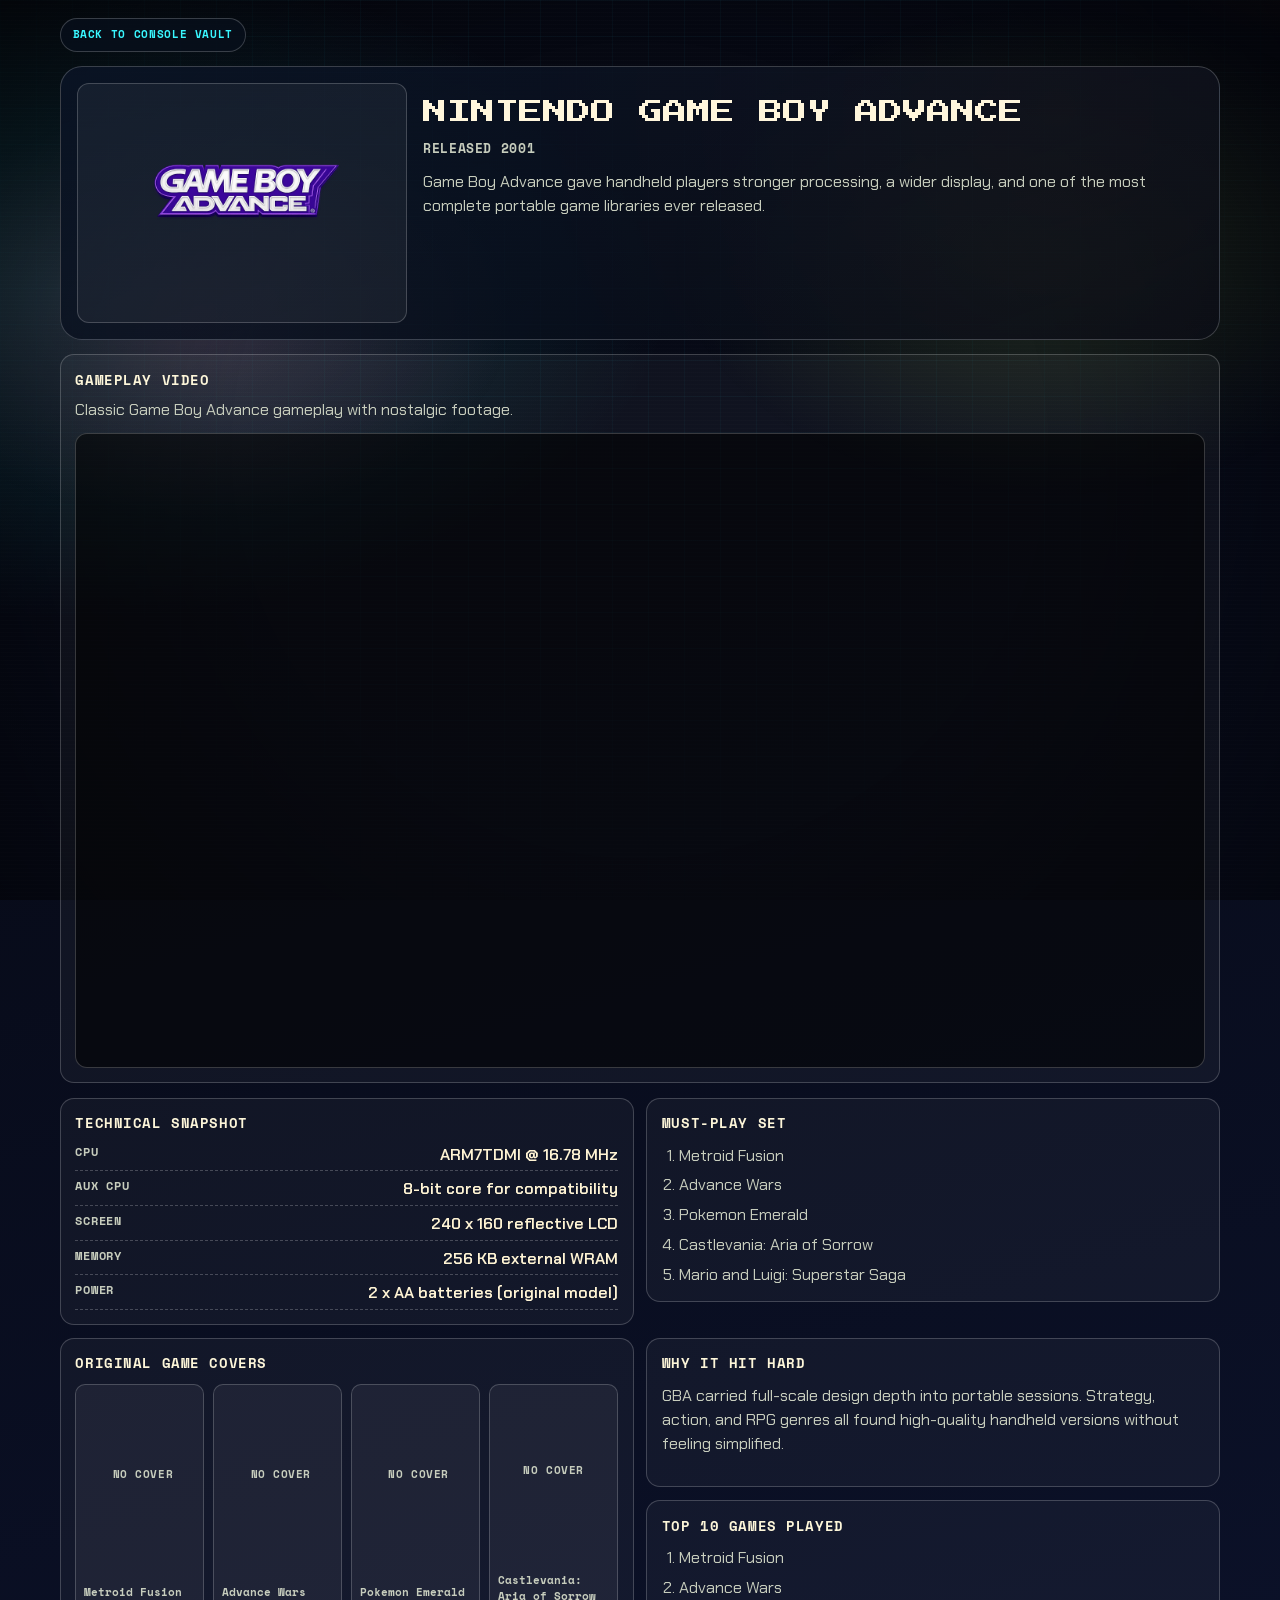
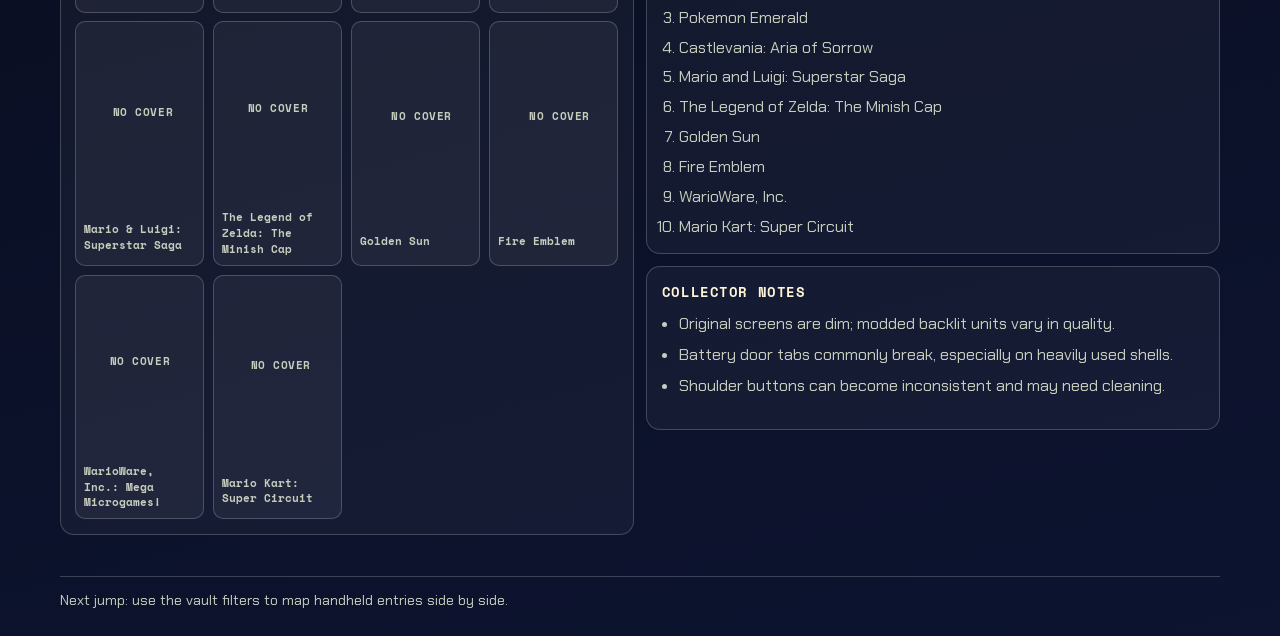
==== commit e4b0472a: "fixing wasted space" ====
--- a/consoles/gameboy-advance.html
+++ b/consoles/gameboy-advance.html
@@ -1,4 +1,4 @@
-﻿<!doctype html>
+<!doctype html>
 <html lang="en">
 <head>
   <meta charset="utf-8" />
@@ -63,18 +63,10 @@
         <div class="game-art-grid" data-game-art data-games="Metroid Fusion|Advance Wars|Pokemon Emerald|Castlevania: Aria of Sorrow|Mario & Luigi: Superstar Saga|The Legend of Zelda: The Minish Cap|Golden Sun|Fire Emblem|WarioWare, Inc.: Mega Microgames!|Mario Kart: Super Circuit"></div>
       </article>
 
+      <div class="console-side-stack">
       <article class="console-panel">
         <h2>Why It Hit Hard</h2>
         <p>GBA carried full-scale design depth into portable sessions. Strategy, action, and RPG genres all found high-quality handheld versions without feeling simplified.</p>
-      </article>
-
-      <article class="console-panel">
-        <h2>Collector Notes</h2>
-        <ul class="check-list">
-          <li>Original screens are dim; modded backlit units vary in quality.</li>
-          <li>Battery door tabs commonly break, especially on heavily used shells.</li>
-          <li>Shoulder buttons can become inconsistent and may need cleaning.</li>
-        </ul>
       </article>
 
       <article class="console-panel">
@@ -92,6 +84,16 @@
           <li>Mario Kart: Super Circuit</li>
         </ol>
       </article>
+
+      <article class="console-panel">
+        <h2>Collector Notes</h2>
+        <ul class="check-list">
+          <li>Original screens are dim; modded backlit units vary in quality.</li>
+          <li>Battery door tabs commonly break, especially on heavily used shells.</li>
+          <li>Shoulder buttons can become inconsistent and may need cleaning.</li>
+        </ul>
+      </article>
+      </div>
     </section>
   </main>
 
--- a/styles.css
+++ b/styles.css
@@ -45,18 +45,8 @@
     radial-gradient(58rem 32rem at 50% 118%, rgba(201, 255, 75, 0.14), transparent 62%),
     linear-gradient(165deg, var(--bg-core), var(--bg-deep));
   background-size: 130% 130%, 130% 130%, 140% 140%, auto;
-  animation: ambientShift 18s ease-in-out infinite alternate;
+  animation: none;
   overflow-x: hidden;
-}
-
-@keyframes ambientShift {
-  0% {
-    background-position: 0% 0%, 0% 0%, 0% 0%, 0 0;
-  }
-
-  100% {
-    background-position: 10% -6%, -8% 8%, 6% -8%, 0 0;
-  }
 }
 
 body::before {
@@ -71,7 +61,7 @@
     transparent 1px,
     transparent 4px
   );
-  mix-blend-mode: soft-light;
+  mix-blend-mode: normal;
   opacity: 0.35;
   z-index: 0;
 }
@@ -106,17 +96,7 @@
   background:
     radial-gradient(28rem 18rem at 15% 35%, rgba(255, 79, 130, 0.16), transparent 72%),
     radial-gradient(34rem 22rem at 82% 28%, rgba(201, 255, 75, 0.13), transparent 70%);
-  animation: glowDrift 20s ease-in-out infinite alternate;
-}
-
-@keyframes glowDrift {
-  0% {
-    transform: translate3d(0, 0, 0) scale(1);
-  }
-
-  100% {
-    transform: translate3d(-1.8%, 1.5%, 0) scale(1.04);
-  }
+  animation: none;
 }
 
 a {
@@ -148,7 +128,6 @@
   border: 1px solid var(--line);
   border-radius: 14px;
   background: linear-gradient(120deg, rgba(8, 14, 30, 0.93), rgba(7, 12, 23, 0.78));
-  backdrop-filter: blur(10px);
   box-shadow: 0 10px 30px rgba(0, 0, 0, 0.35);
   overflow: hidden;
 }
@@ -159,14 +138,8 @@
   inset: 0;
   pointer-events: none;
   background: linear-gradient(90deg, transparent, rgba(57, 247, 255, 0.15), transparent);
-  transform: translateX(-65%);
-  animation: navSweep 5.8s linear infinite;
-}
-
-@keyframes navSweep {
-  100% {
-    transform: translateX(65%);
-  }
+  transform: translateX(0);
+  opacity: 0.35;
 }
 
 .brand {
@@ -175,14 +148,6 @@
   gap: 0.34rem;
   position: relative;
   z-index: 1;
-}
-
-.brand-kicker {
-  margin: 0;
-  color: var(--neon-cyan);
-  font: 700 0.61rem/1 "Space Mono", monospace;
-  letter-spacing: 0.18em;
-  text-transform: uppercase;
 }
 
 .brand-title {
@@ -280,14 +245,6 @@
   opacity: 0.4;
 }
 
-.eyebrow {
-  margin: 0;
-  color: var(--neon-lime);
-  font: 700 0.72rem/1 "Space Mono", monospace;
-  letter-spacing: 0.16em;
-  text-transform: uppercase;
-}
-
 .hero-shell h1 {
   margin: 0;
   max-width: 15ch;
@@ -354,6 +311,8 @@
 .section-block {
   padding: 2.4rem 0;
   position: relative;
+  content-visibility: auto;
+  contain-intrinsic-size: 1px 900px;
 }
 
 .section-block::before {
@@ -495,8 +454,8 @@
     linear-gradient(170deg, var(--bg-panel), rgba(8, 12, 22, 0.9));
   transform: perspective(900px) rotateX(var(--tilt-x)) rotateY(var(--tilt-y));
   transform-style: preserve-3d;
-  will-change: transform;
   transition: transform 180ms ease, border-color 180ms ease, box-shadow 180ms ease;
+  contain: layout paint;
 }
 
 .console-card::before,
@@ -525,13 +484,15 @@
 }
 
 .console-card:hover {
+  will-change: transform;
   border-color: var(--neon-cyan);
   box-shadow: 0 18px 38px rgba(0, 0, 0, 0.48), 0 0 26px rgba(57, 247, 255, 0.18);
 }
 
 .console-card img {
   width: 100%;
-  height: 170px;
+  height: auto;
+  aspect-ratio: 16 / 9;
   object-fit: contain;
   padding: 0.8rem;
   background:
@@ -851,6 +812,12 @@
   gap: 0.55rem;
 }
 
+@media (min-width: 1200px) {
+  .game-art-grid {
+    grid-template-columns: repeat(4, minmax(0, 1fr));
+  }
+}
+
 .game-art-card {
   border: 1px solid var(--line);
   border-radius: 10px;
@@ -954,6 +921,13 @@
   display: grid;
   grid-template-columns: repeat(2, minmax(0, 1fr));
   gap: 0.8rem;
+  align-items: start;
+}
+
+.console-side-stack {
+  display: grid;
+  gap: 0.8rem;
+  align-content: start;
 }
 
 .console-panel {
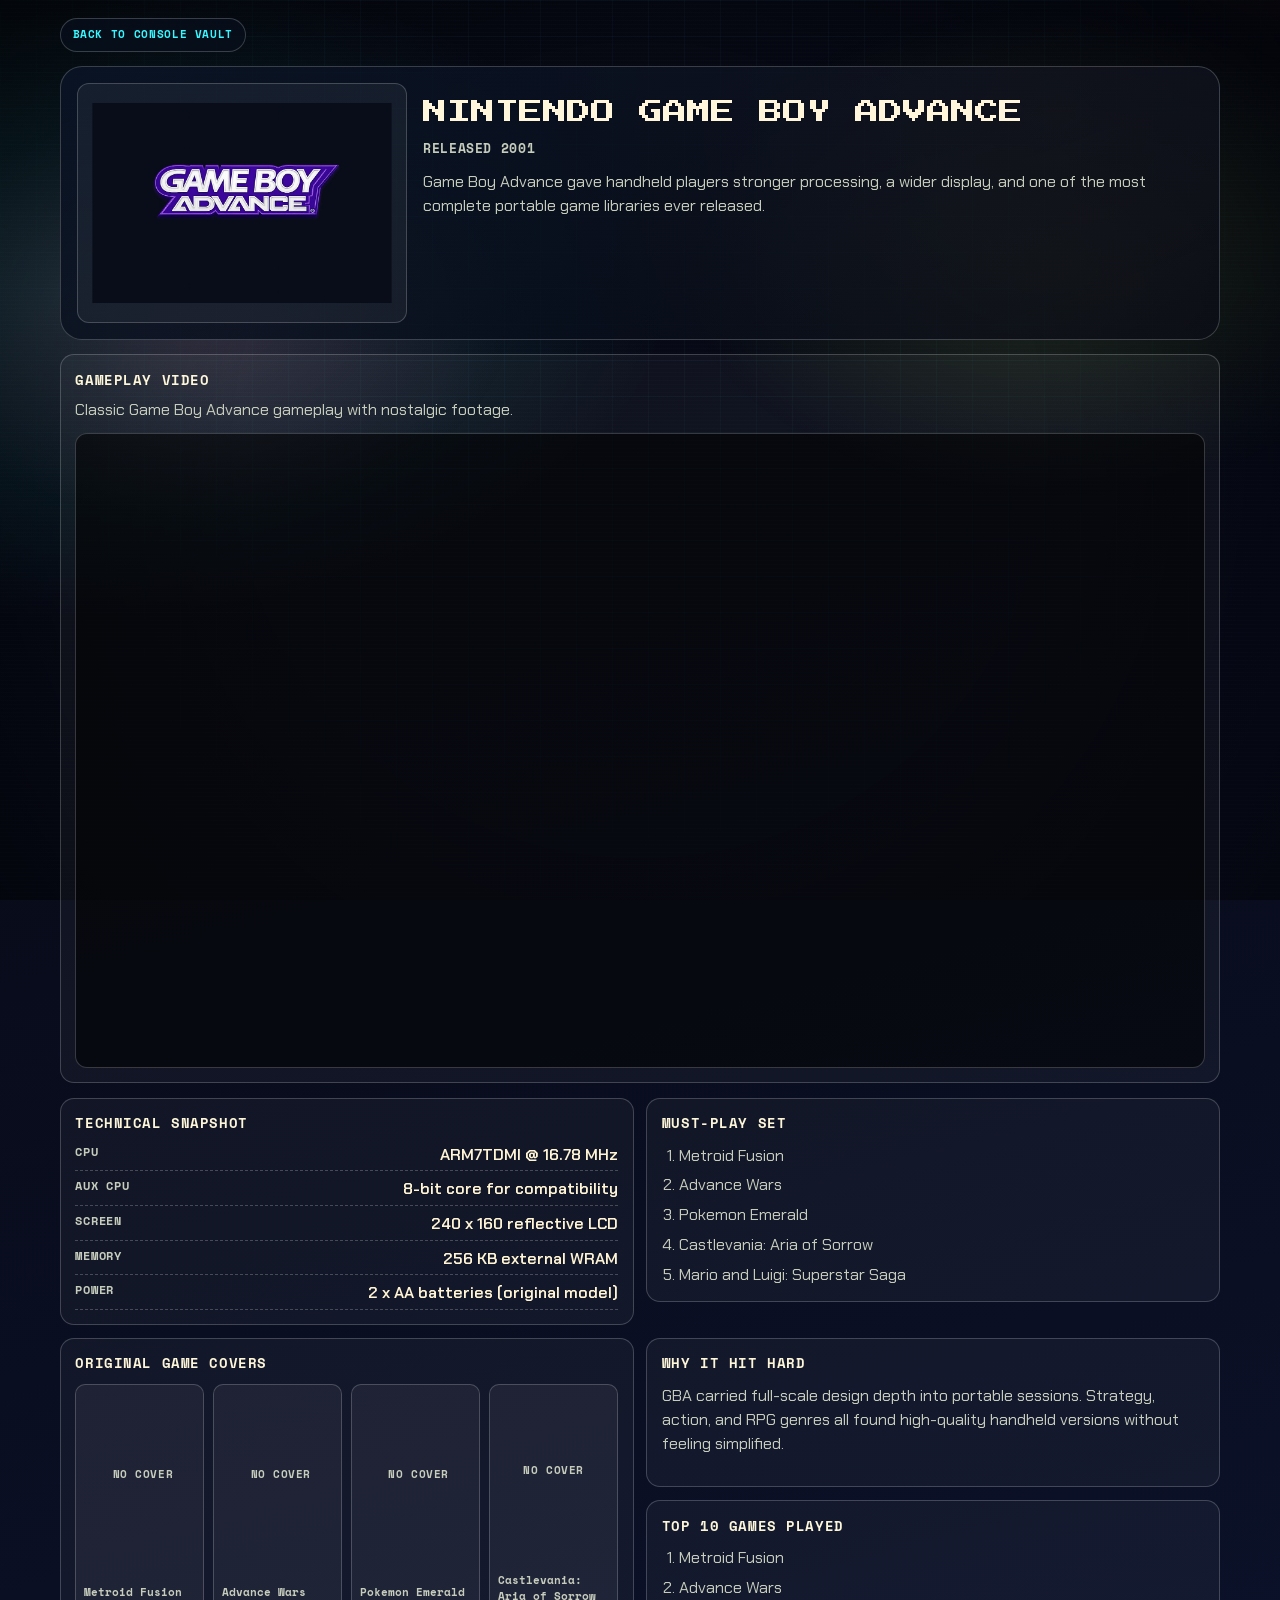
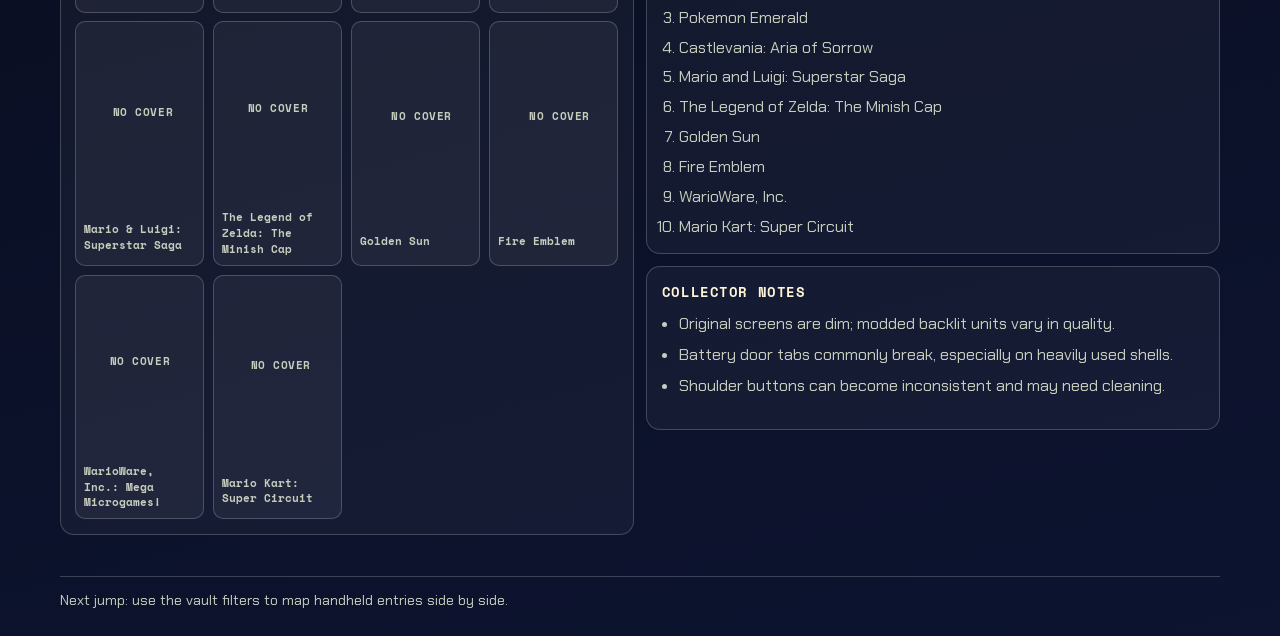
==== commit 1f55bede: "loading speed" ====
--- a/consoles/gameboy-advance.html
+++ b/consoles/gameboy-advance.html
@@ -3,6 +3,8 @@
 <head>
   <meta charset="utf-8" />
   <meta name="viewport" content="width=device-width,initial-scale=1" />
+  
+  <style>html,body{margin:0;min-height:100%;background:#05070f;color:#fdf6d9;}</style>
   <title>Nintendo Game Boy Advance | Pixel Panic HQ</title>
   <link rel="preconnect" href="https://fonts.googleapis.com">
   <link rel="preconnect" href="https://fonts.gstatic.com" crossorigin>
@@ -19,7 +21,7 @@
 
   <main class="console-main shell">
     <article class="console-banner">
-      <img src="../images/GameBoy Advance.png" alt="Nintendo Game Boy Advance handheld console">
+      <img src="../images/optimized/gameboy-advance.jpg" alt="Nintendo Game Boy Advance handheld console" decoding="async">
       <div class="console-head">
         <h1>Nintendo Game Boy Advance</h1>
         <p class="console-subline">Released 2001</p>
--- a/styles.css
+++ b/styles.css
@@ -33,6 +33,7 @@
 
 html {
   scroll-behavior: smooth;
+  background: #05070f;
 }
 
 body {
@@ -311,8 +312,6 @@
 .section-block {
   padding: 2.4rem 0;
   position: relative;
-  content-visibility: auto;
-  contain-intrinsic-size: 1px 900px;
 }
 
 .section-block::before {
@@ -439,10 +438,6 @@
 }
 
 .console-card {
-  --tilt-x: 0deg;
-  --tilt-y: 0deg;
-  --spot-x: 50%;
-  --spot-y: 50%;
   position: relative;
   display: flex;
   flex-direction: column;
@@ -450,11 +445,9 @@
   border-radius: calc(var(--radius) + 2px);
   overflow: hidden;
   background:
-    radial-gradient(circle at var(--spot-x) var(--spot-y), rgba(57, 247, 255, 0.18), transparent 40%),
+    radial-gradient(circle at 50% 50%, rgba(57, 247, 255, 0.18), transparent 40%),
     linear-gradient(170deg, var(--bg-panel), rgba(8, 12, 22, 0.9));
-  transform: perspective(900px) rotateX(var(--tilt-x)) rotateY(var(--tilt-y));
-  transform-style: preserve-3d;
-  transition: transform 180ms ease, border-color 180ms ease, box-shadow 180ms ease;
+  transition: transform 160ms ease, border-color 160ms ease, box-shadow 160ms ease;
   contain: layout paint;
 }
 
@@ -484,7 +477,7 @@
 }
 
 .console-card:hover {
-  will-change: transform;
+  transform: translateY(-2px);
   border-color: var(--neon-cyan);
   box-shadow: 0 18px 38px rgba(0, 0, 0, 0.48), 0 0 26px rgba(57, 247, 255, 0.18);
 }
@@ -589,15 +582,15 @@
 
 @keyframes spotlightPulse {
   0% {
-    transform: perspective(900px) rotateX(0deg) rotateY(0deg) scale(1);
+    transform: scale(1);
   }
 
   50% {
-    transform: perspective(900px) rotateX(0deg) rotateY(0deg) scale(1.02);
+    transform: scale(1.02);
   }
 
   100% {
-    transform: perspective(900px) rotateX(0deg) rotateY(0deg) scale(1);
+    transform: scale(1);
   }
 }
 
@@ -702,14 +695,8 @@
    Reveal Motion
    ========================= */
 [data-reveal] {
-  opacity: 0;
-  transform: translateY(16px) scale(0.99);
-  transition: opacity 500ms ease, transform 500ms ease;
-}
-
-[data-reveal].in-view {
   opacity: 1;
-  transform: translateY(0) scale(1);
+  transform: none;
 }
 
 /* =========================
